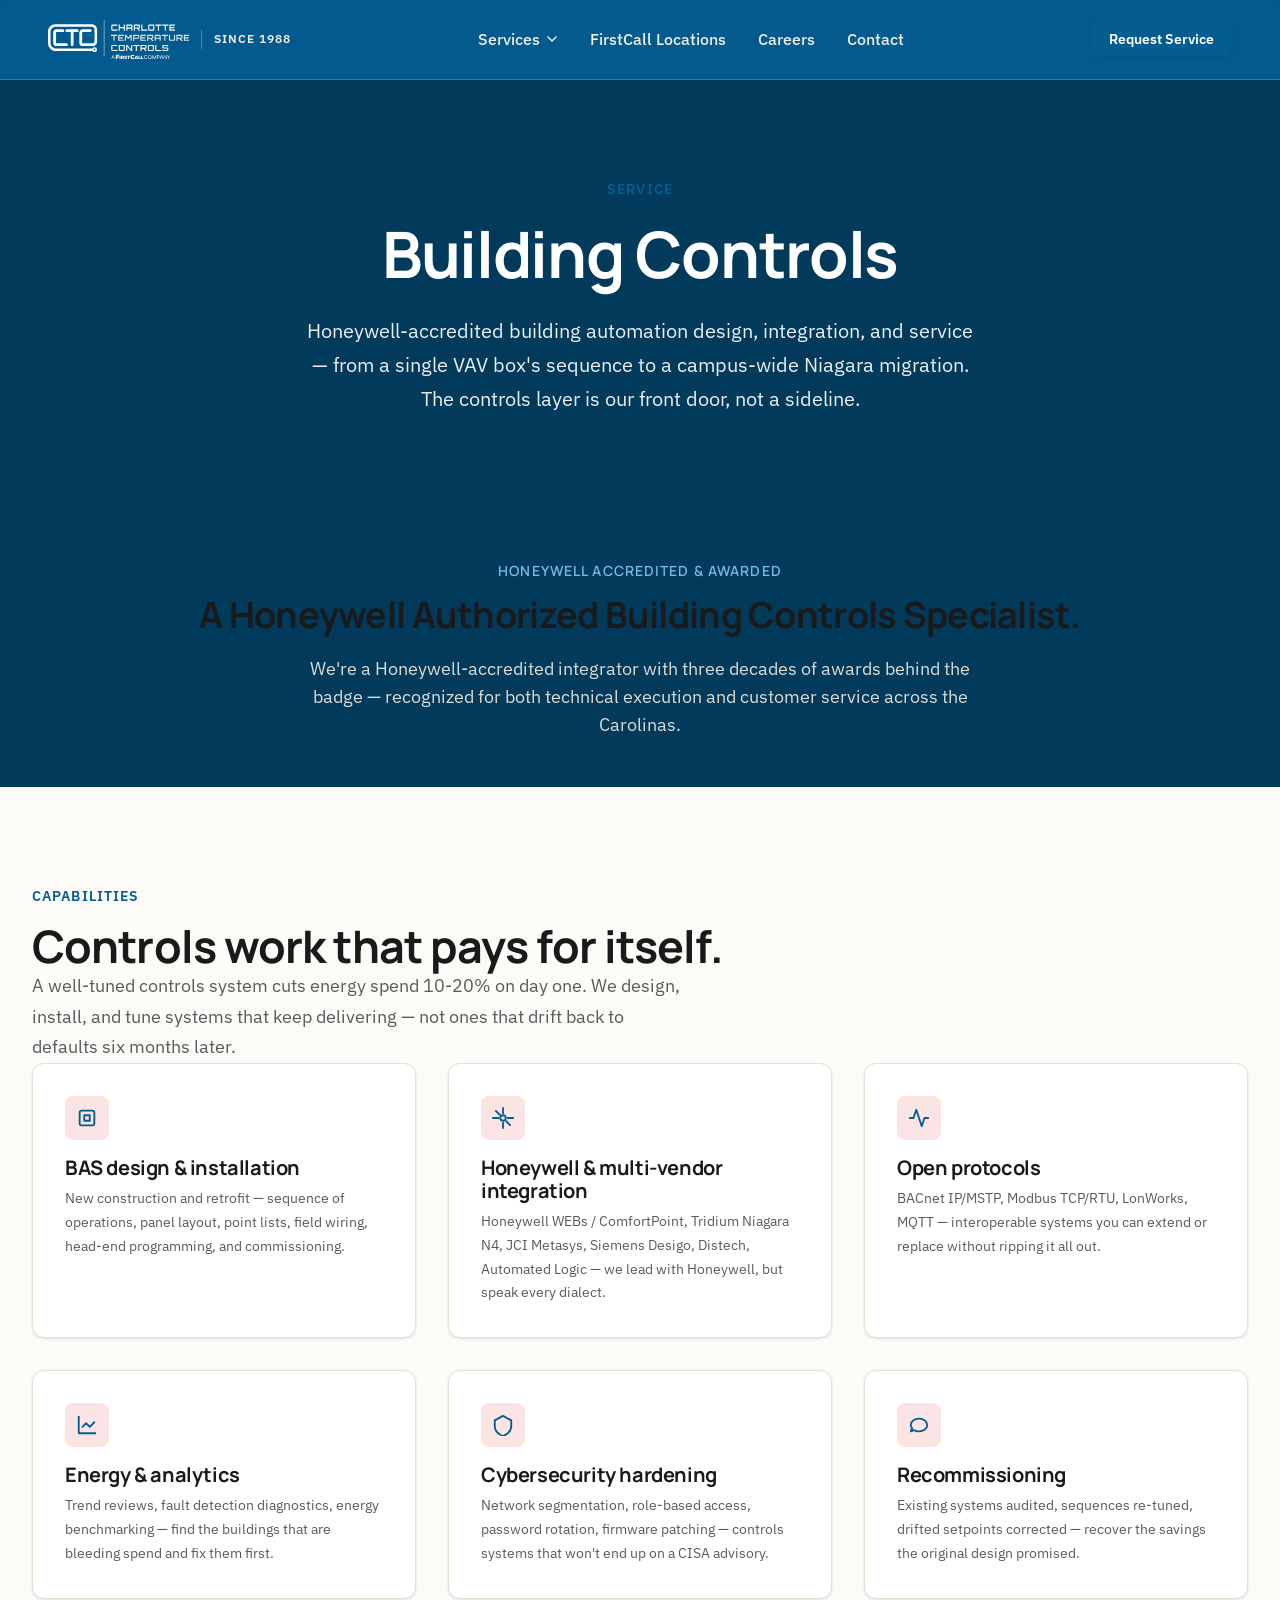
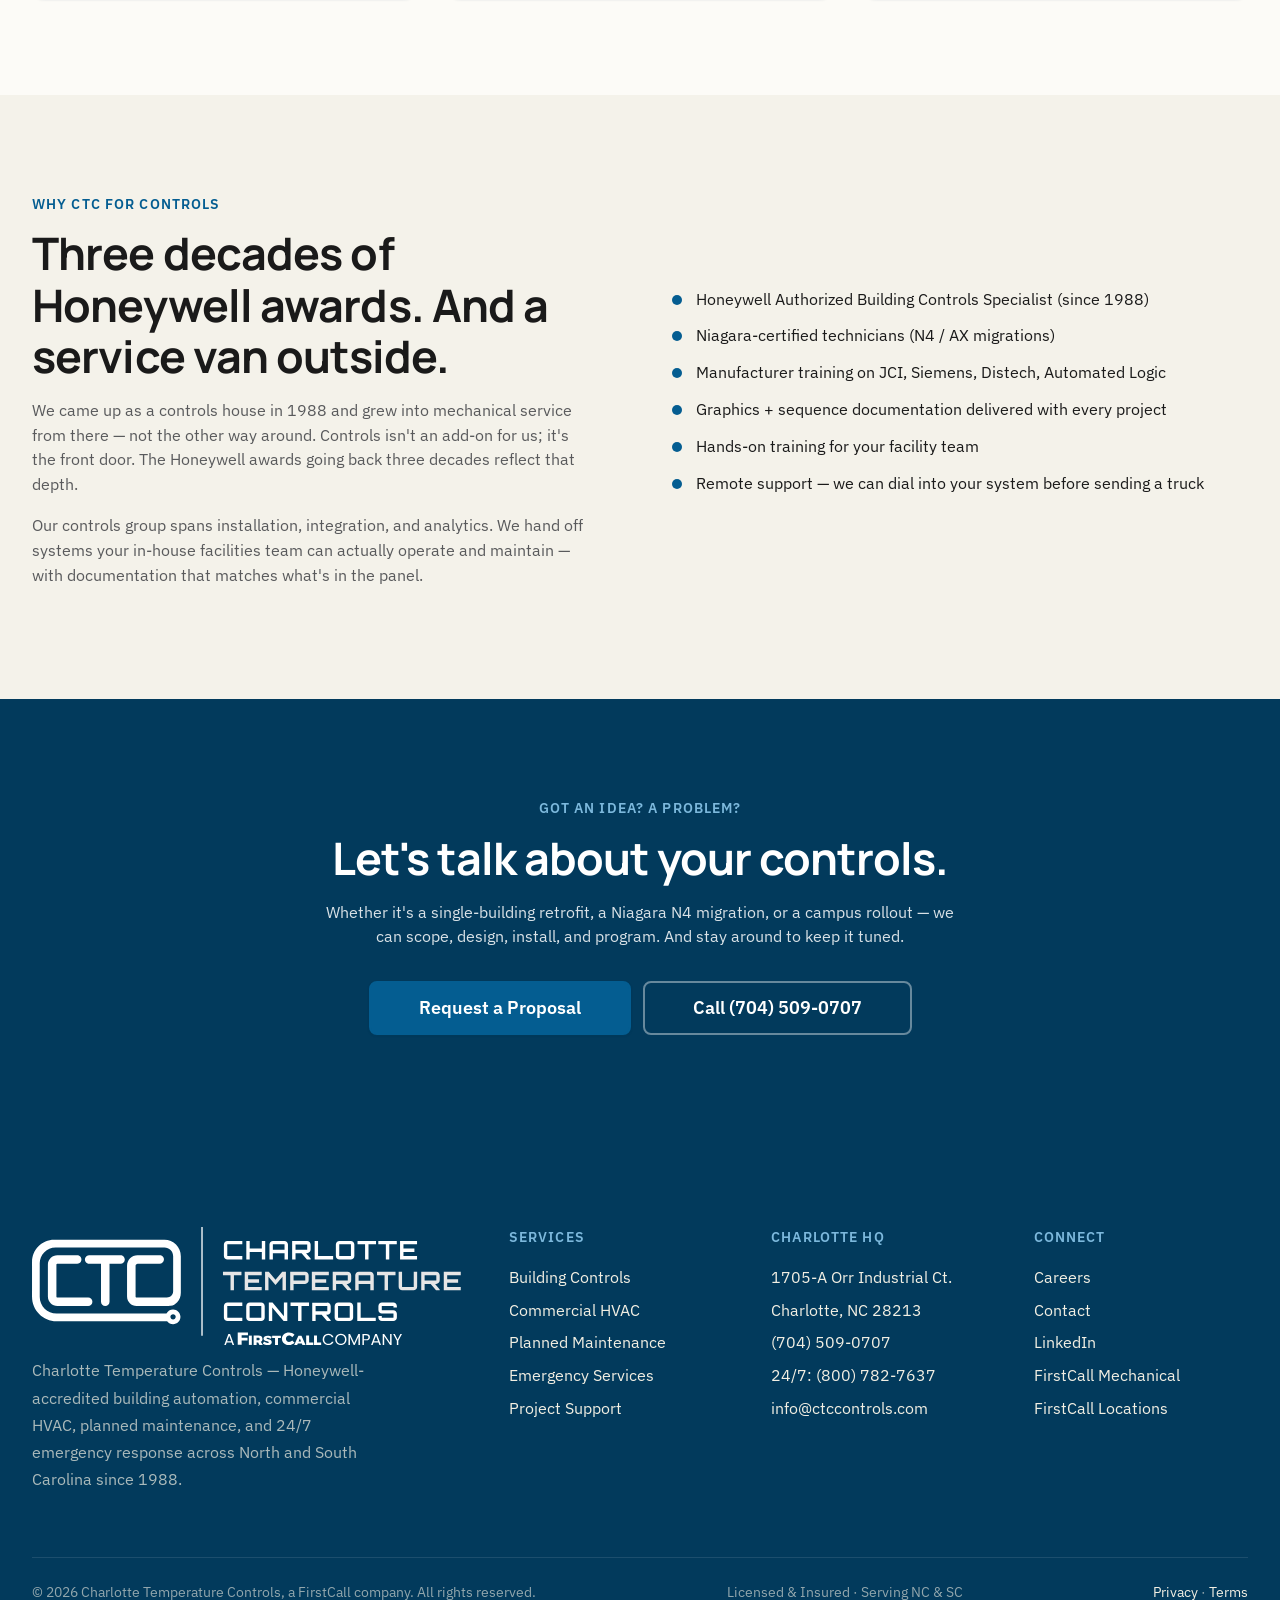
==== services/building-controls.html @ 439734e5 "Add Building Controls page, fix header theme, de-dupe industries, update hero" ====
<!DOCTYPE html>
<!--
  ============================================================
  CTC Service Page Template
  ============================================================

  Used to hydrate each per-service page under services/<slug>.html
  from services/<slug>/config.json. Mirrors the Starnes service-
  page pattern: page-hero, feature-grid, info-grid (why), cta-band
  — single location (Charlotte HQ), no multi-location picker.

  Build directives:
    INLINE_CSS         tokens + base + components + service
    INLINE_LOGO_WHITE  shared/img/logos/ctc-hero-white.svg
    INLINE_BRANCH_JS   shared/js/site.js
  ============================================================
-->
<html lang="en">
<head>
  <meta charset="UTF-8" />
  <meta name="viewport" content="width=device-width, initial-scale=1.0" />
  <title>Building Controls — Charlotte Temperature Controls</title>
  <meta name="description" content="Honeywell-accredited building automation and controls integration from Charlotte Temperature Controls — Niagara, WEBs, Tridium, BACnet across North and South Carolina." />
  <link rel="canonical" href="https://ctccontrols.com/services/building-controls" />

  <meta property="og:type" content="website" />
  <meta property="og:title" content="Building Controls — Charlotte Temperature Controls" />
  <meta property="og:description" content="Honeywell-accredited building automation and controls integration from Charlotte Temperature Controls — Niagara, WEBs, Tridium, BACnet across North and South Carolina." />
  <meta property="og:url" content="https://ctccontrols.com/services/building-controls" />

  <link rel="icon" type="image/svg+xml" href="../shared/img/logos/ctc-favicon.svg" />

  <link rel="preconnect" href="https://fonts.googleapis.com" />
  <link rel="preconnect" href="https://fonts.gstatic.com" crossorigin />
  <link href="https://fonts.googleapis.com/css2?family=Manrope:wght@400;500;600;700;800&family=IBM+Plex+Sans:wght@300;400;500;600;700&display=swap" rel="stylesheet" />

  <style>
    /* ===== tokens.css ===== */
/* ============================================================
   CTC (Charlotte Temperature Controls) Design Tokens

   Brand palette is built around CTC's own logo colors — a single
   strong corporate blue plus mid-gray and near-black — rather than
   the FirstCall Mechanical green family used by STR / C2H or the
   royal-blue + red used by Starnes. CTC's identity is monochromatic
   (one blue, no contrasting accent), so the design leans into a
   confident single-color system rather than introducing a foreign
   accent hue.

   Logo source colors (CTC NEW LOGO.svg):
     #045D91  brand blue (CTC mark + "Charlotte" / "Controls" wordmark)
     #595A5C  mid gray ("Temperature" wordmark)
     #010101  near-black (descriptor line)

   Complementary choices:
     - A deeper navy (#023A5C) for dark surfaces (header / footer / CTA
       bands). Same hue family as the brand blue, just darker — keeps
       the monochromatic feel.
     - A pale sky tint (#7CB8DC) for eyebrow / soft hover on dark
       surfaces. Lighter sibling of the brand blue.
     - Because CTC has no contrasting accent in the logo, primary CTAs
       and "accent" features use the brand blue itself rather than a
       foreign hue. Focus rings + danger states use a soft amber to
       provide enough contrast against the all-blue UI.
     - Cream page bg (#FCFBF7) kept from the shared template — works
       with any brand palette and gives high contrast for dark text.
   ============================================================ */

:root {
  /* --------------------------------------------------------
     COLOR — Brand: CTC blue (single-color system)
     -------------------------------------------------------- */
  --color-primary:        #045D91;  /* CTC brand blue — logo primary */
  --color-primary-dark:   #023A5C;  /* Deep navy — deeper layer (mobile drawer, etc) */
  --color-primary-mid:    #1276B0;  /* Lifted blue — cards on dark */
  --color-primary-soft:   #7CB8DC;  /* Pale sky — borders, soft fills */

  /* Secondary — logo gray. Pairs with the brand blue without competing
     with it. Reserved for subtle accents (eyebrows on light surfaces,
     muted text, secondary CTAs). Also exposed as --color-text-muted
     for body copy below. */
  --color-secondary:      #595A5C;  /* Logo gray — "TEMPERATURE" wordmark */
  --color-secondary-dark: #3D3E40;  /* Darker gray for hover states */
  --color-secondary-soft: #BCBDBE;  /* Pale gray for borders / dividers */

  /* Accent — CTC has no contrasting accent in the logo, so we lean
     into the brand blue itself. CTAs use --color-primary directly.
     --color-accent maps to the same blue so any template code that
     references the accent token keeps brand consistency. */
  --color-accent:         #045D91;  /* Brand blue — primary CTAs */
  --color-accent-dark:    #023A5C;  /* Hover state — navy */
  --color-accent-light:   #7CB8DC;  /* Sky blue — eyebrows + hover on dark
                                       (same hue family as primary — keeps
                                       the monochromatic identity intact) */

  /* --------------------------------------------------------
     COLOR — Surfaces (cream content, navy brackets)
     -------------------------------------------------------- */
  --color-bg:             #FCFBF7;  /* warm cream page bg */
  --color-bg-soft:        #F4F2EA;  /* alt section bands */
  --color-bg-section:     #EDE9DC;  /* tinted bands */
  --color-bg-dark:        #023A5C;  /* deepest — footer + CTA bands */
  --color-bg-card:        #FFFFFF;  /* lifted cards */

  --color-text:           #1A1A1A;  /* matches CTC logo near-black */
  --color-text-muted:     #595A5C;  /* secondary copy — matches logo gray */
  --color-text-light:     #8A93A1;  /* tertiary, meta */
  --color-text-on-dark:   #F2EFE3;  /* warm cream on dark surfaces */
  --color-text-on-primary:#FFFFFF;

  --color-border:         #E5E1D2;
  --color-border-strong:  #C9C7B7;
  --color-border-dark:    #023A5C;

  /* --------------------------------------------------------
     INDUSTRIES-GRID TIER TOKENS
     Recolored to the CTC blue family — single-hue gradient
     across the three tiers.
     -------------------------------------------------------- */
  --fc-tier-1:        #045D91;   /* Specialty Focus — CTC brand blue */
  --fc-tier-2:        #4A92BD;   /* Deep Expertise — mid blue */
  --fc-tier-3:        #BFD9EA;   /* Trusted Partner — pale blue */
  --fc-text-light:    #FFFFFF;
  --fc-text-dark:     #045D91;

  /* --------------------------------------------------------
     COLOR — Semantic
     -------------------------------------------------------- */
  --color-success:        #16A34A;
  --color-warning:        #B8861A;
  --color-danger:         #B45309;  /* amber — gives contrast against the
                                       all-blue UI; pure red would clash */
  --color-info:           #7CB8DC;

  /* --------------------------------------------------------
     TYPOGRAPHY — unchanged from STR/C2H/Starnes
     -------------------------------------------------------- */
  --font-display: "Manrope", system-ui, -apple-system, "Segoe UI", sans-serif;
  --font-body:    "IBM Plex Sans", system-ui, -apple-system, "Segoe UI", sans-serif;
  --font-mono:    "IBM Plex Mono", ui-monospace, "SF Mono", Menlo, monospace;

  --text-xs:    0.75rem;
  --text-sm:    0.875rem;
  --text-base:  1rem;
  --text-lg:    1.125rem;
  --text-xl:    1.25rem;
  --text-2xl:   1.5rem;
  --text-3xl:   1.875rem;
  --text-4xl:   2.25rem;
  --text-5xl:   3rem;
  --text-6xl:   3.75rem;
  --text-7xl:   4.5rem;

  --weight-regular:  400;
  --weight-medium:   500;
  --weight-semibold: 600;
  --weight-bold:     700;
  --weight-extrabold:800;

  --leading-tight:   1.15;
  --leading-snug:    1.3;
  --leading-normal:  1.55;
  --leading-relaxed: 1.7;

  --tracking-tight:  -0.02em;
  --tracking-normal: 0;
  --tracking-wide:   0.02em;
  --tracking-caps:   0.08em;

  /* SPACING — unchanged */
  --space-1:   0.25rem;
  --space-2:   0.5rem;
  --space-3:   0.75rem;
  --space-4:   1rem;
  --space-5:   1.5rem;
  --space-6:   2rem;
  --space-7:   3rem;
  --space-8:   4rem;
  --space-9:   6rem;
  --space-10:  8rem;
  --space-11: 10rem;

  /* LAYOUT — unchanged */
  --container-sm:  640px;
  --container-md:  768px;
  --container-lg: 1024px;
  --container-xl: 1280px;
  --container-2xl: 1600px;
  --container-content: 1440px;

  --header-height: 80px;
  --header-height-mobile: 64px;
  --pad-x: clamp(1.25rem, 4vw, 3rem);

  /* RADII */
  --radius-none: 0;
  --radius-sm:   4px;
  --radius-md:   8px;
  --radius-lg:   12px;
  --radius-xl:   16px;
  --radius-2xl:  24px;
  --radius-pill: 999px;

  /* SHADOWS — tinted to CTC navy family */
  --shadow-xs: 0 1px 2px rgba(2, 58, 92, 0.05);
  --shadow-sm: 0 1px 3px rgba(2, 58, 92, 0.08), 0 1px 2px rgba(2, 58, 92, 0.05);
  --shadow-md: 0 4px 12px rgba(2, 58, 92, 0.10), 0 2px 4px rgba(2, 58, 92, 0.05);
  --shadow-lg: 0 12px 32px rgba(2, 58, 92, 0.12), 0 4px 8px rgba(2, 58, 92, 0.05);
  --shadow-xl: 0 24px 48px rgba(2, 58, 92, 0.16), 0 8px 16px rgba(2, 58, 92, 0.07);

  /* MOTION */
  --ease-out:     cubic-bezier(0.16, 1, 0.3, 1);
  --ease-in-out:  cubic-bezier(0.4, 0, 0.2, 1);
  --duration-fast:   150ms;
  --duration-base:   200ms;
  --duration-slow:   320ms;

  /* Z-INDEX */
  --z-base:     1;
  --z-dropdown: 100;
  --z-sticky:   200;
  --z-header:   300;
  --z-overlay:  400;
  --z-modal:    500;
  --z-toast:    600;
}

/* Focus ring uses brand blue at 35% alpha — keeps the monochromatic
   identity (Starnes used red here because its logo carried red). */
:root {
  --focus-ring: 0 0 0 3px rgba(4, 93, 145, 0.35);
}


/* ===== base.css ===== */
/* ============================================================
   FirstCall Base — resets, typography defaults, utilities
   Depends on tokens.css being loaded first.
   ============================================================ */

/* ---------- Modern reset ---------- */
*, *::before, *::after { box-sizing: border-box; }

* { margin: 0; }

html {
  -webkit-text-size-adjust: 100%;
  text-size-adjust: 100%;
  scroll-behavior: smooth;
}

body {
  min-height: 100vh;
  font-family: var(--font-body);
  font-size: var(--text-base);
  line-height: var(--leading-normal);
  color: var(--color-text);
  background: var(--color-bg);
  -webkit-font-smoothing: antialiased;
  -moz-osx-font-smoothing: grayscale;
  text-rendering: optimizeLegibility;
}

img, svg, video, canvas, picture {
  display: block;
  max-width: 100%;
  height: auto;
}

button, input, select, textarea {
  font: inherit;
  color: inherit;
}

button {
  background: none;
  border: none;
  cursor: pointer;
}

a {
  color: var(--color-primary-mid);
  text-decoration: none;
  transition: color var(--duration-base) var(--ease-out);
}

a:hover {
  color: var(--color-primary);
}

a:focus-visible,
button:focus-visible,
input:focus-visible,
select:focus-visible,
textarea:focus-visible,
[tabindex]:focus-visible {
  outline: none;
  box-shadow: var(--focus-ring);
  border-radius: var(--radius-sm);
}

ul, ol { padding-left: 1.25em; }
ul[role="list"], ol[role="list"] { list-style: none; padding: 0; }

/* ---------- Typography ---------- */

h1, h2, h3, h4, h5, h6 {
  font-family: var(--font-display);
  font-weight: var(--weight-bold);
  line-height: var(--leading-tight);
  letter-spacing: var(--tracking-tight);
  color: var(--color-text);
}

h1, .h1 {
  font-size: clamp(2.25rem, 4.5vw, var(--text-6xl));
  font-weight: var(--weight-bold);
}

h2, .h2 {
  font-size: clamp(1.875rem, 3.5vw, var(--text-5xl));
}

h3, .h3 {
  font-size: clamp(1.5rem, 2.5vw, var(--text-4xl));
}

h4, .h4 {
  font-size: var(--text-2xl);
  letter-spacing: var(--tracking-normal);
}

h5, .h5 {
  font-size: var(--text-xl);
  font-weight: var(--weight-semibold);
  letter-spacing: var(--tracking-normal);
}

h6, .h6 {
  font-size: var(--text-base);
  font-weight: var(--weight-semibold);
  text-transform: uppercase;
  letter-spacing: var(--tracking-caps);
  color: var(--color-text-muted);
}

p {
  line-height: var(--leading-normal);
  color: var(--color-text);
}

.lead {
  font-size: var(--text-lg);
  line-height: var(--leading-relaxed);
  color: var(--color-text-muted);
  max-width: 60ch;
}

.eyebrow {
  display: inline-block;
  font-family: var(--font-body);
  font-size: var(--text-sm);
  font-weight: var(--weight-semibold);
  text-transform: uppercase;
  letter-spacing: var(--tracking-caps);
  color: var(--color-accent);
  margin-bottom: var(--space-3);
}

small, .text-small { font-size: var(--text-sm); }
.text-xs { font-size: var(--text-xs); }
.text-muted { color: var(--color-text-muted); }
.text-light { color: var(--color-text-light); }

/* ---------- Layout utilities ---------- */

.container {
  width: 100%;
  max-width: var(--container-content);
  margin-inline: auto;
  padding-inline: var(--space-5);
}

.container-narrow {
  max-width: 800px;
  margin-inline: auto;
  padding-inline: var(--space-5);
}

.container-wide {
  width: 100%;
  max-width: var(--container-2xl);
  margin-inline: auto;
  padding-inline: var(--space-5);
}

@media (min-width: 768px) {
  .container, .container-narrow, .container-wide {
    padding-inline: var(--space-6);
  }
}

/* Section spacing */
.section {
  padding-block: var(--space-9);
}

.section-tight {
  padding-block: var(--space-7);
}

.section-loose {
  padding-block: var(--space-10);
}

@media (max-width: 767px) {
  .section { padding-block: var(--space-7); }
  .section-loose { padding-block: var(--space-8); }
}

.section--soft { background: var(--color-bg-soft); }
.section--tinted { background: var(--color-bg-section); }
.section--primary { background: var(--color-primary); color: var(--color-text-on-primary); }
.section--dark { background: var(--color-bg-dark); color: var(--color-text-on-dark); }

.section--primary h1, .section--primary h2, .section--primary h3,
.section--primary h4, .section--primary h5, .section--primary h6,
.section--dark h1, .section--dark h2, .section--dark h3,
.section--dark h4, .section--dark h5, .section--dark h6 {
  color: inherit;
}

.section--primary .eyebrow,
.section--dark .eyebrow {
  color: var(--color-accent-light);
}

/* Flex / grid helpers */
.stack > * + * { margin-top: var(--space-4); }
.stack-sm > * + * { margin-top: var(--space-2); }
.stack-lg > * + * { margin-top: var(--space-6); }
.stack-xl > * + * { margin-top: var(--space-7); }

.row {
  display: flex;
  flex-wrap: wrap;
  gap: var(--space-5);
}

.row--between { justify-content: space-between; }
.row--center  { align-items: center; }

.grid {
  display: grid;
  gap: var(--space-6);
}

.grid-2 { grid-template-columns: repeat(2, 1fr); }
.grid-3 { grid-template-columns: repeat(3, 1fr); }
.grid-4 { grid-template-columns: repeat(4, 1fr); }
.grid-6 { grid-template-columns: repeat(6, 1fr); }

@media (max-width: 1023px) {
  .grid-3, .grid-4 { grid-template-columns: repeat(2, 1fr); }
  .grid-6 { grid-template-columns: repeat(3, 1fr); }
}
@media (max-width: 639px) {
  .grid-2, .grid-3, .grid-4, .grid-6 { grid-template-columns: 1fr; }
}

/* Text alignment */
.text-center { text-align: center; }
.text-left   { text-align: left; }
.text-right  { text-align: right; }

/* Display */
.hidden { display: none !important; }

@media (max-width: 767px) {
  .hide-mobile { display: none !important; }
}
@media (min-width: 768px) {
  .show-mobile { display: none !important; }
}

/* Skip-to-content for accessibility */
.skip-link {
  position: absolute;
  top: -100px;
  left: var(--space-4);
  padding: var(--space-3) var(--space-5);
  background: var(--color-primary);
  color: var(--color-text-on-primary);
  border-radius: var(--radius-md);
  font-weight: var(--weight-semibold);
  z-index: var(--z-toast);
  transition: top var(--duration-base) var(--ease-out);
}

.skip-link:focus {
  top: var(--space-4);
}

/* Selection */
::selection {
  background: var(--color-accent);
  color: #fff;
}

/* Reduced motion */
@media (prefers-reduced-motion: reduce) {
  *, *::before, *::after {
    animation-duration: 0.01ms !important;
    animation-iteration-count: 1 !important;
    transition-duration: 0.01ms !important;
    scroll-behavior: auto !important;
  }
}


/* ===== components.css ===== */
/* ============================================================
   FirstCall Components — buttons, cards, forms, nav, footer,
   badges, callouts, photo strip, capabilities grid.
   Depends on tokens.css and base.css.
   ============================================================ */

/* ============================================================
   BUTTONS
   ============================================================ */

.btn {
  display: inline-flex;
  align-items: center;
  justify-content: center;
  gap: var(--space-2);
  padding: var(--space-3) var(--space-6);
  font-family: var(--font-body);
  font-size: var(--text-base);
  font-weight: var(--weight-semibold);
  letter-spacing: var(--tracking-normal);
  line-height: 1;
  border: 2px solid transparent;
  border-radius: var(--radius-md);
  cursor: pointer;
  text-decoration: none;
  transition:
    background-color var(--duration-base) var(--ease-out),
    border-color var(--duration-base) var(--ease-out),
    color var(--duration-base) var(--ease-out),
    transform var(--duration-fast) var(--ease-out),
    box-shadow var(--duration-base) var(--ease-out);
  white-space: nowrap;
}

.btn:active { transform: translateY(1px); }

.btn--primary {
  background: var(--color-accent);
  color: #fff;
  border-color: var(--color-accent);
  box-shadow: var(--shadow-sm);
}
.btn--primary:hover {
  background: var(--color-accent-dark);
  border-color: var(--color-accent-dark);
  color: #fff;
  box-shadow: var(--shadow-md);
}

.btn--secondary {
  background: var(--color-primary);
  color: #fff;
  border-color: var(--color-primary);
}
.btn--secondary:hover {
  background: var(--color-primary-dark);
  border-color: var(--color-primary-dark);
  color: #fff;
}

.btn--outline {
  background: transparent;
  color: var(--color-primary);
  border-color: var(--color-primary);
}
.btn--outline:hover {
  background: var(--color-primary);
  color: #fff;
}

.btn--ghost {
  background: transparent;
  color: var(--color-primary);
  border-color: transparent;
}
.btn--ghost:hover {
  background: var(--color-bg-section);
  color: var(--color-primary-dark);
}

.btn--on-dark {
  background: #fff;
  color: var(--color-primary);
  border-color: #fff;
}
.btn--on-dark:hover {
  background: var(--color-bg-section);
  color: var(--color-primary-dark);
}

.btn--outline-on-dark {
  background: transparent;
  color: #fff;
  border-color: rgba(255,255,255,0.4);
}
.btn--outline-on-dark:hover {
  background: rgba(255,255,255,0.1);
  border-color: #fff;
  color: #fff;
}

/* Size variants */
.btn--sm { padding: var(--space-2) var(--space-4); font-size: var(--text-sm); }
.btn--lg { padding: var(--space-4) var(--space-7); font-size: var(--text-lg); }
.btn--full { width: 100%; }

/* Inline-link arrow button (used a lot on ServiceLogic-style sites) */
.link-arrow {
  display: inline-flex;
  align-items: center;
  gap: var(--space-2);
  font-weight: var(--weight-semibold);
  color: var(--color-primary);
  text-decoration: none;
  transition: gap var(--duration-base) var(--ease-out), color var(--duration-base) var(--ease-out);
}

.link-arrow::after {
  content: "→";
  transition: transform var(--duration-base) var(--ease-out);
  font-weight: var(--weight-regular);
}

.link-arrow:hover {
  color: var(--color-accent);
  gap: var(--space-3);
}

.link-arrow:hover::after { transform: translateX(2px); }

.link-arrow--on-dark { color: var(--color-accent-light); }
.link-arrow--on-dark:hover { color: #fff; }

/* ============================================================
   CARDS
   ============================================================ */

.card {
  background: var(--color-bg);
  border: 1px solid var(--color-border);
  border-radius: var(--radius-lg);
  padding: var(--space-6);
  transition:
    border-color var(--duration-base) var(--ease-out),
    box-shadow var(--duration-base) var(--ease-out),
    transform var(--duration-base) var(--ease-out);
}

.card--hover:hover {
  border-color: var(--color-border-strong);
  box-shadow: var(--shadow-lg);
  transform: translateY(-2px);
}

.card--feature {
  display: flex;
  flex-direction: column;
  gap: var(--space-4);
}

.card--feature .card__icon {
  width: 56px;
  height: 56px;
  display: inline-flex;
  align-items: center;
  justify-content: center;
  background: var(--color-bg-section);
  color: var(--color-primary);
  border-radius: var(--radius-md);
}

.card--feature .card__icon svg { width: 28px; height: 28px; }

.card__title {
  font-family: var(--font-display);
  font-size: var(--text-xl);
  font-weight: var(--weight-bold);
  letter-spacing: var(--tracking-tight);
  color: var(--color-text);
}

.card__body {
  color: var(--color-text-muted);
  line-height: var(--leading-relaxed);
}

/* Branch quick-card (used on parent homepage) */
.branch-card {
  background: var(--color-bg);
  border: 1px solid var(--color-border);
  border-radius: var(--radius-lg);
  padding: var(--space-6);
  display: flex;
  flex-direction: column;
  gap: var(--space-3);
  transition:
    border-color var(--duration-base) var(--ease-out),
    box-shadow var(--duration-base) var(--ease-out),
    transform var(--duration-base) var(--ease-out);
}

.branch-card:hover {
  border-color: var(--color-primary-mid);
  box-shadow: var(--shadow-lg);
  transform: translateY(-2px);
}

.branch-card__location {
  font-family: var(--font-body);
  font-size: var(--text-sm);
  font-weight: var(--weight-semibold);
  text-transform: uppercase;
  letter-spacing: var(--tracking-caps);
  color: var(--color-accent);
}

.branch-card__name {
  font-family: var(--font-display);
  font-size: var(--text-2xl);
  font-weight: var(--weight-bold);
  letter-spacing: var(--tracking-tight);
}

.branch-card__phone {
  font-size: var(--text-lg);
  font-weight: var(--weight-medium);
  color: var(--color-text);
}

.branch-card__phone a { color: inherit; }
.branch-card__phone a:hover { color: var(--color-primary); }

/* ============================================================
   FORMS
   ============================================================ */

.form-field {
  display: flex;
  flex-direction: column;
  gap: var(--space-2);
  margin-bottom: var(--space-4);
}

.form-label {
  font-family: var(--font-body);
  font-size: var(--text-sm);
  font-weight: var(--weight-semibold);
  color: var(--color-text);
}

.form-label .required {
  color: var(--color-accent);
  margin-left: 2px;
}

.form-input,
.form-textarea,
.form-select {
  width: 100%;
  padding: var(--space-3) var(--space-4);
  font-family: var(--font-body);
  font-size: var(--text-base);
  color: var(--color-text);
  background: var(--color-bg);
  border: 1.5px solid var(--color-border);
  border-radius: var(--radius-md);
  transition: border-color var(--duration-base) var(--ease-out), background var(--duration-base) var(--ease-out);
}

.form-input:hover,
.form-textarea:hover,
.form-select:hover {
  border-color: var(--color-border-strong);
}

.form-input:focus,
.form-textarea:focus,
.form-select:focus {
  outline: none;
  border-color: var(--color-primary-mid);
  box-shadow: 0 0 0 3px rgba(220, 38, 38, 0.15);
}

.form-textarea {
  min-height: 140px;
  resize: vertical;
  line-height: var(--leading-normal);
}

.form-select {
  appearance: none;
  background-image: url("data:image/svg+xml;utf8,<svg xmlns='http://www.w3.org/2000/svg' viewBox='0 0 20 20' fill='%231A2421'><path d='M5 8l5 5 5-5z'/></svg>");
  background-repeat: no-repeat;
  background-position: right var(--space-4) center;
  background-size: 16px;
  padding-right: var(--space-7);
}

.form-help {
  font-size: var(--text-xs);
  color: var(--color-text-light);
}

.form-error {
  font-size: var(--text-xs);
  color: var(--color-danger);
  font-weight: var(--weight-medium);
}

.form-input--error,
.form-textarea--error,
.form-select--error {
  border-color: var(--color-danger);
}

/* Checkbox / radio */
.form-checkbox,
.form-radio {
  display: flex;
  gap: var(--space-3);
  align-items: flex-start;
  cursor: pointer;
  font-size: var(--text-sm);
}

.form-checkbox input,
.form-radio input {
  margin-top: 2px;
  accent-color: var(--color-primary);
  width: 18px;
  height: 18px;
}

/* ============================================================
   HEADER / NAV  (Columbus-style: dark green bar over cream page)
   ============================================================ */

.site-header {
  position: sticky;
  top: 0;
  z-index: var(--z-header);
  /* CTC brand blue (#045D91) — was rgba(0,0,107,...) which carried over from
     Starnes (#00006B) and felt off-brand. Using the literal logo blue makes
     the header read as CTC at a glance. */
  background: rgba(4, 93, 145, 0.92);
  backdrop-filter: saturate(180%) blur(10px);
  -webkit-backdrop-filter: saturate(180%) blur(10px);
  /* Border tinted to CTC sky (--color-primary-soft #7CB8DC) — was Starnes pale blue */
  border-bottom: 1px solid rgba(124, 184, 220, 0.35);
  height: var(--header-height);
  display: flex;
  align-items: center;
  transition: box-shadow var(--duration-base) var(--ease-out), background var(--duration-base) var(--ease-out);
}

.site-header.is-scrolled {
  box-shadow: 0 1px 0 rgba(0,0,0,0.4), var(--shadow-sm);
  background: rgba(4, 93, 145, 0.97);
}

.site-header__inner {
  width: 100%;
  max-width: var(--container-2xl);
  margin-inline: auto;
  padding-inline: var(--pad-x);
  display: flex;
  align-items: center;
  justify-content: space-between;
  gap: var(--space-6);
}

.site-header__logo {
  display: inline-flex;
  align-items: center;
  gap: var(--space-3);
  text-decoration: none;
}

.site-header__logo svg {
  height: 39px;
  width: auto;
  display: block;
}

.site-header__tagline {
  font-family: var(--font-body);
  font-size: var(--text-xs);
  font-weight: var(--weight-semibold);
  text-transform: uppercase;
  letter-spacing: var(--tracking-caps);
  color: var(--color-text-on-dark);
  padding-left: var(--space-3);
  border-left: 1px solid rgba(242, 239, 227, 0.3);
}

@media (max-width: 767px) { .site-header__tagline { display: none; } }

.site-nav {
  display: flex;
  align-items: center;
  gap: var(--space-6);
}

.site-nav__link {
  font-family: var(--font-body);
  font-size: var(--text-base);
  font-weight: var(--weight-medium);
  color: var(--color-text-on-dark);
  text-decoration: none;
  padding: var(--space-2) 0;
  position: relative;
  transition: color var(--duration-base) var(--ease-out);
}

.site-nav__link::after {
  content: "";
  position: absolute;
  left: 0;
  bottom: -4px;
  width: 0;
  height: 2px;
  background: var(--color-accent-light);
  transition: width var(--duration-base) var(--ease-out);
}

.site-nav__link:hover { color: var(--color-accent-light); }

.site-nav__link:hover::after,
.site-nav__link[aria-current="page"]::after {
  width: 100%;
}

.site-nav__link[aria-current="page"] {
  color: var(--color-accent-light);
  font-weight: var(--weight-semibold);
}

/* Nav dropdowns (Services + STR Locations) */
.site-nav__dropdown-wrap { position: relative; }
.site-nav__dropdown-toggle {
  background: none;
  border: none;
  cursor: pointer;
  display: inline-flex;
  align-items: center;
  gap: 6px;
}
.site-nav__caret {
  width: 12px;
  height: 12px;
  transition: transform var(--duration-base) var(--ease-out);
}
.site-nav__dropdown-toggle[aria-expanded="true"] .site-nav__caret { transform: rotate(180deg); }
.site-nav__dropdown {
  position: absolute;
  top: calc(100% + 6px);
  left: -8px;
  min-width: 240px;
  /* CTC brand blue — matches the header it descends from. */
  background: rgba(4, 93, 145, 0.97);
  backdrop-filter: saturate(180%) blur(10px);
  -webkit-backdrop-filter: saturate(180%) blur(10px);
  border: 1px solid rgba(124, 184, 220, 0.35);
  border-radius: var(--radius-md);
  padding: var(--space-2);
  box-shadow: var(--shadow-lg);
  opacity: 0;
  pointer-events: none;
  transform: translateY(-4px);
  transition: opacity var(--duration-base) var(--ease-out), transform var(--duration-base) var(--ease-out);
  z-index: 1;
}
.site-nav__dropdown.is-open {
  opacity: 1;
  pointer-events: auto;
  transform: translateY(0);
}
.site-nav__dropdown-link {
  display: block;
  padding: var(--space-3) var(--space-3);
  color: var(--color-text-on-dark);
  border-radius: var(--radius-sm);
  font-size: var(--text-base);
  font-weight: var(--weight-medium);
  text-decoration: none;
  transition: background var(--duration-base) var(--ease-out), color var(--duration-base) var(--ease-out);
}
.site-nav__dropdown-link:hover,
.site-nav__dropdown-link:focus-visible {
  background: rgba(91, 163, 214, 0.15);
  color: var(--color-accent-light);
}
.site-nav__dropdown-link[aria-current="page"] {
  color: var(--color-accent-light);
  background: rgba(91, 163, 214, 0.1);
}

.site-header__cta {
  display: flex;
  align-items: center;
  gap: var(--space-3);
}

/* Mobile menu toggle */
.menu-toggle {
  display: none;
  width: 44px;
  height: 44px;
  align-items: center;
  justify-content: center;
  border-radius: var(--radius-md);
}

.menu-toggle:hover { background: rgba(242, 239, 227, 0.1); }

.menu-toggle__bars,
.menu-toggle__bars::before,
.menu-toggle__bars::after {
  display: block;
  width: 22px;
  height: 2px;
  background: var(--color-text-on-dark);
  position: relative;
  transition: transform var(--duration-base) var(--ease-out), top var(--duration-base) var(--ease-out);
}

.menu-toggle__bars::before,
.menu-toggle__bars::after {
  content: "";
  position: absolute;
  left: 0;
}

.menu-toggle__bars::before { top: -7px; }
.menu-toggle__bars::after  { top: 7px; }

@media (max-width: 1023px) {
  .menu-toggle { display: inline-flex; }
  .site-nav {
    position: fixed;
    top: var(--header-height);
    left: 0;
    right: 0;
    background: var(--color-primary-dark);
    flex-direction: column;
    align-items: stretch;
    padding: var(--space-5);
    border-bottom: 1px solid var(--color-border);
    box-shadow: var(--shadow-lg);
    transform: translateY(-120%);
    transition: transform var(--duration-slow) var(--ease-out);
    gap: 0;
  }
  .site-nav.is-open { transform: translateY(0); }
  .site-nav__link {
    padding-block: var(--space-4);
    border-bottom: 1px solid rgba(124, 184, 220, 0.4);
    font-size: var(--text-lg);
  }
  .site-nav__link:last-child { border-bottom: none; }
  .site-nav__link::after { display: none; }
  .site-header__cta .btn { display: none; }
  .hide-mobile { display: none !important; }

  /* Mobile dropdowns: full-width toggle + collapsible inline menu */
  .site-nav__dropdown-wrap { width: 100%; }
  .site-nav__dropdown-toggle {
    width: 100%;
    justify-content: space-between;
    padding-block: var(--space-4);
    border-bottom: 1px solid rgba(124, 184, 220, 0.4);
    font-size: var(--text-lg);
    color: var(--color-text-on-dark);
  }
  .site-nav__dropdown {
    position: static;
    opacity: 1;
    pointer-events: auto;
    transform: none;
    background: transparent;
    backdrop-filter: none;
    -webkit-backdrop-filter: none;
    border: none;
    border-radius: 0;
    box-shadow: none;
    padding: 0;
    min-width: 0;
    max-height: 0;
    overflow: hidden;
    transition: max-height var(--duration-slow) var(--ease-out);
  }
  .site-nav__dropdown.is-open { max-height: 400px; }
  .site-nav__dropdown-link {
    padding-block: var(--space-3);
    padding-left: var(--space-5);
    border-bottom: 1px solid rgba(124, 184, 220, 0.25);
    font-size: var(--text-base);
  }
}

/* ============================================================
   FOOTER
   ============================================================ */

.site-footer {
  background: var(--color-bg-dark);
  color: var(--color-text-on-dark);
  padding-block: var(--space-9) var(--space-6);
}

.site-footer a { color: var(--color-text-on-dark); text-decoration: none; }
.site-footer a:hover { color: var(--color-accent-light); }

.site-footer__grid {
  display: grid;
  grid-template-columns: 2fr 1fr 1fr 1fr;
  gap: var(--space-7);
  margin-bottom: var(--space-8);
}

@media (max-width: 1023px) {
  .site-footer__grid { grid-template-columns: 1fr 1fr; }
}
@media (max-width: 639px) {
  .site-footer__grid { grid-template-columns: 1fr; }
}

.site-footer__heading {
  font-family: var(--font-body);
  font-size: var(--text-sm);
  font-weight: var(--weight-semibold);
  text-transform: uppercase;
  letter-spacing: var(--tracking-caps);
  color: var(--color-accent-light);
  margin-bottom: var(--space-4);
}

.site-footer__list { list-style: none; padding: 0; display: flex; flex-direction: column; gap: var(--space-2); }
.site-footer__list a { font-size: var(--text-base); }

.site-footer__brand p {
  color: rgba(242, 239, 227, 0.7);
  max-width: 36ch;
  margin-top: var(--space-3);
  line-height: var(--leading-relaxed);
}

.site-footer__bottom {
  padding-top: var(--space-5);
  border-top: 1px solid rgba(255,255,255,0.1);
  display: flex;
  justify-content: space-between;
  flex-wrap: wrap;
  gap: var(--space-4);
  font-size: var(--text-sm);
  color: rgba(242, 239, 227, 0.6);
}

/* ============================================================
   BADGES / TAGS / CALLOUTS
   ============================================================ */

.badge {
  display: inline-flex;
  align-items: center;
  gap: var(--space-2);
  padding: var(--space-1) var(--space-3);
  font-size: var(--text-xs);
  font-weight: var(--weight-semibold);
  text-transform: uppercase;
  letter-spacing: var(--tracking-caps);
  border-radius: var(--radius-pill);
  background: var(--color-bg-section);
  color: var(--color-primary);
}

.badge--accent { background: var(--color-accent); color: #fff; }
.badge--primary { background: var(--color-primary); color: #fff; }
.badge--outline { background: transparent; border: 1.5px solid var(--color-border-strong); color: var(--color-text-muted); }

.callout {
  background: var(--color-bg-section);
  border-left: 4px solid var(--color-accent);
  padding: var(--space-5) var(--space-6);
  border-radius: var(--radius-md);
}

/* ============================================================
   PHOTO STRIP (horizontal scrolling row used on branch sites)
   ============================================================ */

.photo-strip {
  display: grid;
  grid-auto-flow: column;
  grid-auto-columns: minmax(280px, 1fr);
  gap: var(--space-4);
  overflow-x: auto;
  padding-bottom: var(--space-3);
  scroll-snap-type: x mandatory;
  scrollbar-width: thin;
}

.photo-strip__item {
  scroll-snap-align: start;
  aspect-ratio: 4 / 3;
  border-radius: var(--radius-lg);
  overflow: hidden;
  background: var(--color-bg-section);
}

.photo-strip__item img {
  width: 100%;
  height: 100%;
  object-fit: cover;
}

@media (min-width: 1024px) {
  .photo-strip {
    grid-auto-columns: minmax(0, 1fr);
    grid-auto-flow: row;
    grid-template-columns: repeat(4, 1fr);
    overflow: visible;
  }
}

/* ============================================================
   CAPABILITIES GRID (homepage + branch)
   ============================================================ */

.capabilities {
  display: grid;
  grid-template-columns: repeat(3, 1fr);
  gap: var(--space-5);
}

@media (max-width: 1023px) { .capabilities { grid-template-columns: repeat(2, 1fr); } }
@media (max-width: 639px)  { .capabilities { grid-template-columns: 1fr; } }

.capability {
  background: var(--color-bg);
  border: 1px solid var(--color-border);
  border-radius: var(--radius-lg);
  padding: var(--space-6);
  display: flex;
  flex-direction: column;
  gap: var(--space-3);
  transition:
    border-color var(--duration-base) var(--ease-out),
    box-shadow var(--duration-base) var(--ease-out),
    transform var(--duration-base) var(--ease-out);
}

.capability:hover {
  border-color: var(--color-primary-mid);
  box-shadow: var(--shadow-lg);
  transform: translateY(-2px);
}

.capability__icon {
  width: 56px;
  height: 56px;
  display: inline-flex;
  align-items: center;
  justify-content: center;
  background: var(--color-primary);
  color: #fff;
  border-radius: var(--radius-md);
}

.capability__icon svg { width: 28px; height: 28px; }

.capability__title {
  font-family: var(--font-display);
  font-size: var(--text-xl);
  font-weight: var(--weight-bold);
  letter-spacing: var(--tracking-tight);
}

.capability__body {
  color: var(--color-text-muted);
  line-height: var(--leading-relaxed);
  font-size: var(--text-base);
}

/* ============================================================
   HERO (parent + branch share this structural pattern)
   ============================================================ */

.hero {
  position: relative;
  padding-block: var(--space-10) var(--space-9);
  overflow: hidden;
}

.hero--with-photo {
  display: grid;
  grid-template-columns: 1fr 1fr;
  gap: var(--space-8);
  align-items: center;
}

@media (max-width: 1023px) {
  .hero--with-photo { grid-template-columns: 1fr; gap: var(--space-6); }
}

.hero__eyebrow {
  display: inline-block;
  font-size: var(--text-sm);
  font-weight: var(--weight-semibold);
  text-transform: uppercase;
  letter-spacing: var(--tracking-caps);
  color: var(--color-accent);
  margin-bottom: var(--space-4);
}

.hero__title {
  font-family: var(--font-display);
  font-size: clamp(2.5rem, 5vw, var(--text-7xl));
  font-weight: var(--weight-extrabold);
  line-height: var(--leading-tight);
  letter-spacing: var(--tracking-tight);
  margin-bottom: var(--space-5);
  max-width: 16ch;
}

.hero__lede {
  font-size: var(--text-xl);
  line-height: var(--leading-relaxed);
  color: var(--color-text-muted);
  max-width: 50ch;
  margin-bottom: var(--space-6);
}

.hero__cta {
  display: flex;
  flex-wrap: wrap;
  gap: var(--space-3);
}

.hero__photo {
  aspect-ratio: 5 / 4;
  border-radius: var(--radius-xl);
  overflow: hidden;
  background: var(--color-bg-section);
  box-shadow: var(--shadow-xl);
}

.hero__photo img {
  width: 100%; height: 100%; object-fit: cover;
}

/* ============================================================
   COLOR SWATCHES (used in styleguide only, but kept here so
   the swatch component is documented within the system)
   ============================================================ */

.swatch {
  display: flex;
  flex-direction: column;
  gap: var(--space-2);
}

.swatch__chip {
  height: 96px;
  border-radius: var(--radius-md);
  border: 1px solid var(--color-border);
}

.swatch__meta {
  font-size: var(--text-xs);
  color: var(--color-text-muted);
}

.swatch__meta strong {
  display: block;
  color: var(--color-text);
  font-size: var(--text-sm);
  font-weight: var(--weight-semibold);
}


/* ===== service.css ===== */
/* ============================================================
   shared/css/service.css

   Page-specific styles for per-service pages (the template at
   shared/templates/service.html). Inlined by
   scripts/build-branches.js when building service pages.

   Extracted from the FirstCall Columbus service-page reference
   (Website Redesign/columbus/planned-maintenance.html etc.) so
   STR's service pages match that visual structure exactly.
   ============================================================ */

/* ===== PAGE HERO (text-only, dark green band) ===== */
.page-hero {
  position: relative;
  padding-bottom: var(--space-9);
  padding-top: calc(var(--header-height) + var(--space-9));
  margin-top: calc(var(--header-height) * -1);
  background: var(--color-primary-dark);
  color: #fff;
  text-align: center;
}
@media (max-width: 767px) {
  .page-hero {
    padding-bottom: var(--space-7);
    padding-top: calc(var(--header-height) + var(--space-6));
  }
}
.page-hero__inner { max-width: 760px; margin-inline: auto; }
.page-hero__eyebrow {
  display: inline-block;
  font-size: var(--text-sm);
  font-weight: var(--weight-semibold);
  text-transform: uppercase;
  letter-spacing: var(--tracking-caps);
  color: var(--color-accent);
  margin-bottom: var(--space-4);
}
.page-hero__title {
  font-size: clamp(2.25rem, 5vw, 4rem);
  color: #fff;
  margin-bottom: var(--space-5);
}
.page-hero__lede {
  font-size: var(--text-xl);
  line-height: var(--leading-relaxed);
  color: rgba(255, 255, 255, 0.92);
  max-width: 56ch;
  margin-inline: auto;
}

/* ===== FEATURE CARDS (3-up grid of capability tiles) ===== */
.feature-grid {
  display: grid;
  grid-template-columns: repeat(3, 1fr);
  gap: var(--space-6);
}
@media (max-width: 1023px) { .feature-grid { grid-template-columns: repeat(2, 1fr); } }
@media (max-width: 639px)  { .feature-grid { grid-template-columns: 1fr; } }
.feature {
  background: var(--color-bg-card);
  padding: var(--space-6);
  border-radius: var(--radius-lg);
  border: 1px solid var(--color-border);
  box-shadow: var(--shadow-sm);
  transition: transform var(--duration-base) var(--ease-out),
              box-shadow var(--duration-base) var(--ease-out);
}
.feature:hover {
  transform: translateY(-3px);
  box-shadow: var(--shadow-md);
}
.feature__icon {
  width: 44px;
  height: 44px;
  border-radius: var(--radius-md);
  background: rgba(220, 38, 38, 0.12);
  color: var(--color-accent);
  display: flex;
  align-items: center;
  justify-content: center;
  margin-bottom: var(--space-4);
}
.feature__icon svg { width: 22px; height: 22px; }
.feature h3 {
  font-size: var(--text-xl);
  margin-bottom: var(--space-2);
}
.feature p {
  color: var(--color-text-muted);
  line-height: var(--leading-relaxed);
  font-size: var(--text-sm);
}

/* ===== TWO-COLUMN INFO BLOCK (why-it-matters band) ===== */
.info-grid {
  display: grid;
  grid-template-columns: 1fr 1fr;
  gap: var(--space-8);
  align-items: center;
}
@media (max-width: 1023px) { .info-grid { grid-template-columns: 1fr; gap: var(--space-6); } }
.info-grid h2 {
  margin-bottom: var(--space-4);
  max-width: 18ch;
}
.info-grid p {
  color: var(--color-text-muted);
  margin-bottom: var(--space-4);
  max-width: 56ch;
}
.info-grid ul { list-style: none; padding: 0; }
.info-grid li {
  padding-left: var(--space-5);
  position: relative;
  margin-bottom: var(--space-3);
  color: var(--color-text);
}
.info-grid li::before {
  content: "";
  position: absolute;
  left: 0;
  top: 8px;
  width: 10px;
  height: 10px;
  border-radius: 50%;
  background: var(--color-accent);
}

/* ===== CTA BAND (bottom dark green prompt) ===== */
.cta-band {
  background: var(--color-bg-dark);
  color: var(--color-text-on-dark);
  padding-block: var(--space-9);
  text-align: center;
}
.cta-band__inner { max-width: 700px; margin-inline: auto; }
.cta-band h2 {
  color: #fff;
  margin-bottom: var(--space-4);
}
.cta-band p {
  color: rgba(255, 255, 255, 0.85);
  margin-bottom: var(--space-6);
}
.cta-band__row {
  display: flex;
  justify-content: center;
  gap: var(--space-3);
  flex-wrap: wrap;
}

/* ===== "AT-YOUR-LOCATION" PICKER (4 STR offices at the bottom) ===== */
.location-picker {
  display: grid;
  grid-template-columns: repeat(4, 1fr);
  gap: var(--space-4);
  margin-top: var(--space-6);
}
@media (max-width: 1023px) { .location-picker { grid-template-columns: repeat(2, 1fr); } }
@media (max-width: 639px)  { .location-picker { grid-template-columns: 1fr; } }
.location-picker__item {
  background: rgba(255, 255, 255, 0.06);
  border: 1px solid rgba(255, 255, 255, 0.18);
  border-radius: var(--radius-md);
  padding: var(--space-4);
  color: var(--color-text-on-dark);
  text-decoration: none;
  text-align: left;
  display: flex;
  flex-direction: column;
  gap: var(--space-2);
  transition: background var(--duration-base) var(--ease-out),
              border-color var(--duration-base) var(--ease-out),
              transform var(--duration-base) var(--ease-out);
}
.location-picker__item:hover {
  background: rgba(91, 163, 214, 0.12);
  border-color: var(--color-accent-light);
  transform: translateY(-2px);
}
.location-picker__city {
  font-family: var(--font-display);
  font-weight: var(--weight-bold);
  font-size: var(--text-lg);
  color: #fff;
}
.location-picker__phone {
  font-size: var(--text-sm);
  color: var(--color-accent-light);
  font-weight: var(--weight-medium);
}

/* ============================================================
   RESIDENTIAL-PAGE BONUS SECTIONS
   Gated behind a "showResidentialExtras" #if in the template.
   ============================================================ */

/* ===== Social proof strip (Google rating + BBB + pricing promise) ===== */
.social-proof-strip {
  background: var(--color-bg-soft);
  border-top: 1px solid var(--color-border);
  border-bottom: 1px solid var(--color-border);
  padding-block: var(--space-5);
}
.social-proof-strip__inner {
  display: grid;
  grid-template-columns: auto auto 1fr;
  align-items: center;
  gap: var(--space-7);
}
@media (max-width: 1023px) {
  .social-proof-strip__inner {
    grid-template-columns: 1fr;
    gap: var(--space-4);
    text-align: center;
  }
}

.social-proof__google {
  display: inline-flex;
  align-items: center;
  gap: var(--space-3);
  text-decoration: none;
  color: var(--color-text);
}
.social-proof__google:hover { color: var(--color-accent); }
.social-proof__stars {
  --rating: 5;
  display: inline-block;
  position: relative;
  font-size: var(--text-xl);
  letter-spacing: 2px;
  line-height: 1;
  color: #d1d5db;
}
.social-proof__stars::before {
  content: "★★★★★";
  position: absolute;
  top: 0;
  left: 0;
  width: calc((var(--rating) / 5) * 100%);
  overflow: hidden;
  white-space: nowrap;
  color: #F5A623;
}
.social-proof__rating {
  font-family: var(--font-display);
  font-size: var(--text-2xl);
  font-weight: var(--weight-bold);
  color: var(--color-text);
}
.social-proof__count {
  font-size: var(--text-sm);
  color: var(--color-text-muted);
}

.social-proof__bbb {
  display: inline-flex;
  align-items: center;
  gap: var(--space-3);
  text-decoration: none;
  padding: var(--space-2) var(--space-4);
  border: 2px solid var(--color-primary);
  border-radius: var(--radius-md);
  transition: background var(--duration-base) var(--ease-out);
}
.social-proof__bbb:hover { background: rgba(0, 0, 159, 0.05); }
.social-proof__bbb-badge {
  font-family: var(--font-display);
  font-size: var(--text-base);
  font-weight: var(--weight-extrabold);
  color: var(--color-primary);
  letter-spacing: 0.05em;
}
.social-proof__bbb-rating {
  font-size: var(--text-sm);
  font-weight: var(--weight-semibold);
  color: var(--color-text);
}

.social-proof__pricing {
  font-size: var(--text-base);
  font-weight: var(--weight-medium);
  color: var(--color-text);
  line-height: var(--leading-snug);
  max-width: 48ch;
  justify-self: end;
}
@media (max-width: 1023px) {
  .social-proof__pricing { justify-self: center; max-width: 60ch; }
}

/* ===== Testimonials grid (2x2 desktop / 1-col mobile) ===== */
.testimonials-grid {
  display: grid;
  grid-template-columns: repeat(2, 1fr);
  gap: var(--space-5);
}
@media (max-width: 767px) { .testimonials-grid { grid-template-columns: 1fr; } }
.testimonial {
  background: var(--color-bg-card);
  border: 1px solid var(--color-border);
  border-radius: var(--radius-lg);
  padding: var(--space-6);
  box-shadow: var(--shadow-sm);
}
.testimonial__stars {
  color: #F5A623;
  font-size: var(--text-lg);
  letter-spacing: 2px;
  margin-bottom: var(--space-3);
}
.testimonial__quote {
  font-size: var(--text-base);
  line-height: var(--leading-relaxed);
  color: var(--color-text);
  margin: 0 0 var(--space-4);
  font-style: italic;
}
.testimonial__quote::before { content: "\201C"; }
.testimonial__quote::after  { content: "\201D"; }
.testimonial__attribution {
  font-size: var(--text-sm);
  color: var(--color-text-muted);
  border-top: 1px solid var(--color-border);
  padding-top: var(--space-3);
}
.testimonial__name {
  font-weight: var(--weight-semibold);
  color: var(--color-text);
}

/* ===== Service area + trust badges (2-col) ===== */
.service-trust-grid {
  display: grid;
  grid-template-columns: 1fr 1fr;
  gap: var(--space-8);
}
@media (max-width: 1023px) { .service-trust-grid { grid-template-columns: 1fr; gap: var(--space-6); } }

.service-area h2,
.trust-badges-col h2 {
  margin-bottom: var(--space-4);
  max-width: 20ch;
}
.service-area p { color: var(--color-text-muted); margin-bottom: var(--space-4); }

.service-area__counties {
  list-style: none;
  padding: 0;
  display: grid;
  grid-template-columns: repeat(2, 1fr);
  gap: var(--space-2);
  margin-bottom: var(--space-5);
}
.service-area__counties li {
  padding-left: var(--space-5);
  position: relative;
  font-weight: var(--weight-semibold);
  color: var(--color-text);
}
.service-area__counties li::before {
  content: "";
  position: absolute;
  left: 0;
  top: 7px;
  width: 10px;
  height: 10px;
  border-radius: 50%;
  background: var(--color-accent);
}

.service-area__towns-label {
  font-size: var(--text-sm);
  color: var(--color-text-muted);
  text-transform: uppercase;
  letter-spacing: var(--tracking-caps);
  font-weight: var(--weight-semibold);
  margin-bottom: var(--space-3) !important;
}
.service-area__towns {
  display: flex;
  flex-wrap: wrap;
  gap: var(--space-2);
  margin-bottom: var(--space-5) !important;
}
.service-area__towns span {
  background: var(--color-bg-section);
  color: var(--color-text);
  padding: 4px 12px;
  border-radius: var(--radius-pill);
  font-size: var(--text-sm);
  font-weight: var(--weight-medium);
}
.service-area__note {
  font-size: var(--text-sm);
  color: var(--color-text-muted);
}
.service-area__note a {
  color: var(--color-accent);
  font-weight: var(--weight-semibold);
}

.trust-badges {
  list-style: none;
  padding: 0;
  display: flex;
  flex-direction: column;
  gap: var(--space-3);
}
.trust-badge {
  display: flex;
  align-items: center;
  gap: var(--space-3);
  padding: var(--space-3) var(--space-4);
  background: var(--color-bg-card);
  border: 1px solid var(--color-border);
  border-radius: var(--radius-md);
}
.trust-badge__check {
  width: 28px;
  height: 28px;
  border-radius: 50%;
  background: var(--color-accent);
  color: #fff;
  display: inline-flex;
  align-items: center;
  justify-content: center;
  flex: 0 0 auto;
}
.trust-badge__check svg { width: 16px; height: 16px; }
.trust-badge__label {
  font-family: var(--font-display);
  font-weight: var(--weight-semibold);
  font-size: var(--text-base);
  color: var(--color-text);
}


    /* Partner strip — Honeywell accreditation callout
       Only renders on services with a `partners` config block
       (currently just building-controls). Same visual treatment
       that previously lived on the home page before being moved
       to the controls-specific page. */
    .partner-strip {
      background: var(--color-primary-dark);
      color: var(--color-text-on-dark);
      padding: var(--space-7) 0;
    }
    .partner-strip__inner {
      display: flex;
      flex-direction: column;
      gap: var(--space-3);
      align-items: center;
      text-align: center;
    }
    .partner-strip__eyebrow {
      font-family: var(--font-display);
      font-size: var(--text-sm);
      font-weight: var(--weight-semibold);
      letter-spacing: var(--tracking-caps);
      text-transform: uppercase;
      color: var(--color-accent-light);
    }
    .partner-strip__heading {
      font-family: var(--font-display);
      font-size: clamp(var(--text-2xl), 3vw, var(--text-4xl));
      font-weight: var(--weight-bold);
      letter-spacing: var(--tracking-tight);
      line-height: var(--leading-tight);
      margin: 0;
      max-width: 56ch;
    }
    .partner-strip__body {
      font-size: var(--text-lg);
      line-height: var(--leading-normal);
      color: var(--color-text-on-dark);
      opacity: 0.9;
      max-width: 64ch;
      margin: var(--space-2) 0 0;
    }
  </style>
</head>

<body>
  <a href="#main" class="skip-link">Skip to content</a>

  <!-- HEADER -->
  <header class="site-header" role="banner">
    <div class="site-header__inner">
      <a class="site-header__logo" href="../index.html" aria-label="Charlotte Temperature Controls, home">
        <svg id="Layer_1" data-name="Layer 1" xmlns="http://www.w3.org/2000/svg" viewBox="0 0 662.35 182.63">
  <defs>
    <style>
      .cls-1 {
        fill: #FFFFFF;
      }

      .cls-2 {
        fill: #E6E6E6;
      }

      .cls-3 {
        fill: #FFFFFF;
      }
    </style>
  </defs>
  <path class="cls-3" d="M296.41,27.11v17.53c0,3.06,2.46,5.51,5.51,5.51h22.96v-5.24h-22.96c-.16,0-.28-.12-.28-.28v-17.53c0-.16.12-.28.28-.28h22.96v-5.24h-22.96c-3.05,0-5.51,2.47-5.51,5.53Z"/>
  <polygon class="cls-3" points="355 33.26 336.28 33.26 336.28 21.6 331.04 21.6 331.04 50.16 336.28 50.16 336.28 38.5 355 38.5 355 50.16 360.23 50.16 360.23 21.6 355 21.6 355 33.26"/>
  <path class="cls-3" d="M389.83,21.6h-17.49c-3.06,0-5.51,2.46-5.51,5.51v23.04h5.24v-9.6h18.05v9.6h5.28v-23.04c0-3.05-2.51-5.51-5.56-5.51ZM390.1,35.32h-18.05v-8.21c0-.16.12-.28.28-.28h17.49c.16,0,.28.12.28.28v8.21h0Z"/>
  <path class="cls-3" d="M424.84,21.64h-23v28.52h5.24v-9.8h9.36l8.25,9.8h5.72v-1.35l-7.1-8.45h1.54c3.06,0,5.55-2.5,5.55-5.51v-7.7c0-3.02-2.49-5.52-5.55-5.52ZM425.12,34.85c0,.16-.12.28-.28.28h-17.49c-.16,0-.28-.12-.28-.28v-7.7c0-.16.12-.28.28-.28h17.49c.16,0,.28.12.28.28v7.7Z"/>
  <polygon class="cls-3" points="441.87 21.56 436.63 21.56 436.63 50.16 465.18 50.16 465.18 44.92 441.87 44.92 441.87 21.56"/>
  <path class="cls-3" d="M492.43,21.6h-17.53c-3.06,0-5.51,2.46-5.51,5.51v17.53c0,3.06,2.46,5.51,5.51,5.51h17.53c3.01,0,5.51-2.46,5.51-5.51v-17.53c0-3.05-2.49-5.51-5.51-5.51ZM492.67,44.64c0,.16-.12.28-.24.28h-17.53c-.16,0-.28-.12-.28-.28v-17.53c0-.16.12-.28.28-.28h17.53c.12,0,.24.12.24.28v17.53Z"/>
  <polygon class="cls-3" points="502.87 26.83 514.52 26.83 514.52 50.16 519.8 50.16 519.8 26.83 531.42 26.83 531.42 21.6 502.87 21.6 502.87 26.83"/>
  <polygon class="cls-3" points="534.96 26.83 546.62 26.83 546.62 50.16 551.89 50.16 551.89 26.83 563.51 26.83 563.51 21.6 534.96 21.6 534.96 26.83"/>
  <polygon class="cls-3" points="594.8 26.83 594.8 21.6 568.55 21.6 568.55 50.16 594.8 50.16 594.8 44.92 573.82 44.92 573.82 38.5 590.72 38.5 590.72 33.26 573.82 33.26 573.82 26.83 594.8 26.83"/>
  <polygon class="cls-2" points="294.99 74.43 306.65 74.43 306.65 97.75 311.92 97.75 311.92 74.43 323.55 74.43 323.55 69.2 294.99 69.2 294.99 74.43"/>
  <polygon class="cls-2" points="328.58 97.75 354.84 97.75 354.84 92.52 333.86 92.52 333.86 86.09 350.75 86.09 350.75 80.86 333.86 80.86 333.86 74.43 354.84 74.43 354.84 69.2 328.58 69.2 328.58 97.75"/>
  <polygon class="cls-2" points="376.14 81.57 365.75 69.2 360.03 69.2 360.03 97.75 365.27 97.75 365.27 76.81 376.14 89.7 386.97 76.81 386.97 97.75 392.24 97.75 392.24 69.2 386.49 69.2 376.14 81.57"/>
  <path class="cls-2" d="M421.83,69.24h-23v28.52h5.24v-9.8l.12.04,17.65-.04c3.06,0,5.55-2.49,5.55-5.51v-7.7c0-3.02-2.49-5.52-5.55-5.52ZM422.11,82.44c0,.16-.12.28-.28.28h-17.49c-.16,0-.28-.12-.28-.28v-7.7c0-.16.12-.28.28-.28h17.49c.16,0,.28.12.28.28v7.7Z"/>
  <polygon class="cls-2" points="432.26 97.75 458.52 97.75 458.52 92.52 437.54 92.52 437.54 86.09 454.44 86.09 454.44 80.86 437.54 80.86 437.54 74.43 458.52 74.43 458.52 69.2 432.26 69.2 432.26 97.75"/>
  <path class="cls-2" d="M487.51,69.24h-23v28.52h5.24v-9.8h9.36l8.25,9.8h5.72v-1.35l-7.1-8.45h1.54c3.06,0,5.55-2.49,5.55-5.51v-7.7c0-3.02-2.49-5.52-5.55-5.52ZM487.79,82.44c0,.16-.12.28-.28.28h-17.49c-.16,0-.28-.12-.28-.28v-7.7c0-.16.12-.28.28-.28h17.49c.16,0,.28.12.28.28v7.7Z"/>
  <path class="cls-2" d="M522.34,69.2h-17.49c-3.06,0-5.51,2.46-5.51,5.51v23.04h5.24v-9.6h18.05v9.6h5.28v-23.04c0-3.05-2.5-5.51-5.56-5.51ZM522.62,82.92h-18.05v-8.21c0-.16.12-.28.28-.28h17.49c.16,0,.28.12.28.28v8.21h0Z"/>
  <polygon class="cls-2" points="532.97 74.43 544.63 74.43 544.63 97.75 549.9 97.75 549.9 74.43 561.53 74.43 561.53 69.2 532.97 69.2 532.97 74.43"/>
  <path class="cls-2" d="M589.69,92.24c0,.16-.12.28-.24.28h-17.53c-.16,0-.28-.12-.28-.28v-23.04h-5.24v23.04c0,3.06,2.46,5.51,5.51,5.51h17.53c3.01,0,5.51-2.46,5.51-5.51v-23.04h-5.26v23.04Z"/>
  <path class="cls-2" d="M624.27,69.24h-23v28.52h5.24v-9.8h9.36l8.25,9.8h5.72v-1.35l-7.1-8.45h1.54c3.06,0,5.55-2.49,5.55-5.51v-7.7c0-3.02-2.49-5.52-5.55-5.52ZM624.55,82.44c0,.16-.12.28-.28.28h-17.48c-.16,0-.28-.12-.28-.28v-7.7c0-.16.12-.28.28-.28h17.49c.16,0,.28.12.28.28v7.7h0Z"/>
  <polygon class="cls-2" points="662.35 74.43 662.35 69.2 636.1 69.2 636.1 97.75 662.35 97.75 662.35 92.52 641.37 92.52 641.37 86.09 658.26 86.09 658.26 80.86 641.37 80.86 641.37 74.43 662.35 74.43"/>
  <path class="cls-3" d="M296.41,122.3v17.53c0,3.06,2.46,5.51,5.51,5.51h22.96v-5.24h-22.96c-.16,0-.28-.12-.28-.28v-17.53c0-.16.12-.28.28-.28h22.96v-5.24h-22.96c-3.05.02-5.51,2.48-5.51,5.53Z"/>
  <path class="cls-3" d="M353.96,116.79h-17.53c-3.06,0-5.51,2.46-5.51,5.51v17.53c0,3.06,2.46,5.51,5.51,5.51h17.53c3.01,0,5.51-2.46,5.51-5.51v-17.53c0-3.05-2.49-5.51-5.51-5.51ZM354.2,139.84c0,.16-.12.28-.24.28h-17.53c-.16,0-.28-.12-.28-.28v-17.53c0-.16.12-.28.28-.28h17.53c.12,0,.24.12.24.28v17.53Z"/>
  <polygon class="cls-3" points="389.11 137.73 371.54 116.79 365.83 116.79 365.83 145.35 371.06 145.35 371.06 124.41 388.67 145.35 394.38 145.35 394.38 116.79 389.11 116.79 389.11 137.73"/>
  <polygon class="cls-3" points="399.38 122.03 411.04 122.03 411.04 145.35 416.32 145.35 416.32 122.03 427.94 122.03 427.94 116.79 399.38 116.79 399.38 122.03"/>
  <path class="cls-3" d="M455.87,116.83h-23v28.52h5.24v-9.8h9.36l8.25,9.8h5.72v-1.35l-7.1-8.45h1.54c3.06,0,5.55-2.5,5.55-5.51v-7.7c0-3.02-2.5-5.52-5.55-5.52ZM456.14,130.04c0,.16-.12.28-.28.28h-17.49c-.16,0-.28-.12-.28-.28v-7.7c0-.16.12-.28.28-.28h17.49c.16,0,.28.12.28.28v7.7Z"/>
  <path class="cls-3" d="M490.57,116.79h-17.53c-3.06,0-5.51,2.46-5.51,5.51v17.53c0,3.06,2.46,5.51,5.51,5.51h17.53c3.01,0,5.51-2.46,5.51-5.51v-17.53c0-3.05-2.49-5.51-5.51-5.51ZM490.8,139.84c0,.16-.12.28-.24.28h-17.53c-.16,0-.28-.12-.28-.28v-17.53c0-.16.12-.28.28-.28h17.53c.12,0,.24.12.24.28v17.53Z"/>
  <polygon class="cls-3" points="507.7 116.75 502.47 116.75 502.47 145.35 531.02 145.35 531.02 140.11 507.7 140.11 507.7 116.75"/>
  <path class="cls-3" d="M563.66,124.49v-2.18c0-3.06-2.5-5.51-5.51-5.51h-17.53c-3.06,0-5.51,2.46-5.51,5.51v5.87c0,3.06,2.46,5.51,5.51,5.51h17.53c.12,0,.24.12.24.28v5.87c0,.16-.12.28-.24.28h-17.53c-.16,0-.28-.12-.28-.28v-2.18h-5.24v2.18c0,3.06,2.46,5.51,5.51,5.51h17.53c3.01,0,5.51-2.46,5.51-5.51v-5.87c0-3.06-2.5-5.51-5.51-5.51h-17.53c-.16,0-.28-.12-.28-.28v-5.87c0-.16.12-.28.28-.28h17.53c.12,0,.24.12.24.28v2.18h5.28Z"/>
  <path class="cls-3" d="M39.2,56.73h30.53c2.74,0,5.22-1.73,6.17-4.3.76-2.05.48-4.25-.78-6.05-1.25-1.79-3.21-2.82-5.4-2.82h-30.53c-8.09,0-14.68,6.58-14.68,14.68v49.03c0,8.09,6.58,14.68,14.68,14.68h47.52c3.63,0,6.58-2.96,6.58-6.58s-2.95-6.58-6.58-6.58h-47.51c-.83,0-1.52-.69-1.52-1.52v-49.03c0-.84.69-1.52,1.52-1.52ZM163.26,56.73h33.76c3.57,0,6.54-2.7,6.76-6.14.12-1.84-.5-3.59-1.77-4.94-1.24-1.32-2.99-2.08-4.8-2.08h-34.28c-8.9,0-16.13,7.24-16.13,16.13v47.57c0,8.09,6.58,14.68,14.68,14.68,0,0,23.98-.03,43.38-.05h.11s6.63,0,6.63,0c1,0,1.83-.06,2.6-.18,3.87-.61,7.26-2.48,10.09-5.54,3.61-3.91,5.6-9.14,5.6-14.73v-56.3c0-13.97-11.36-25.34-25.34-25.34H34.16C15.33,19.81,0,35.13,0,53.97v53.65c0,20.9,17.01,37.91,37.91,37.91h170.78c2.16,2.92,5.56,4.65,9.19,4.65,6.29,0,11.42-5.12,11.42-11.42s-5.12-11.42-11.42-11.42c-4.32,0-8.27,2.45-10.2,6.29H37.91c-14.34,0-26.01-11.67-26.01-26.01v-51.46c0-13.48,10.97-24.45,24.45-24.45h168.21c7.41,0,13.45,6.03,13.45,13.45v54.02c0,5.3-4.32,9.62-9.62,9.62h-46.89c-.83,0-1.52-.69-1.52-1.52v-47.26c0-1.81,1.46-3.29,3.28-3.29ZM217.88,134.66c2.26,0,4.1,1.83,4.1,4.1s-1.83,4.1-4.1,4.1-4.1-1.83-4.1-4.1,1.83-4.1,4.1-4.1ZM113.15,121.96c3.63,0,6.58-2.96,6.58-6.58v-58.65h17.03c3.62,0,6.57-2.95,6.58-6.57,0-1.76-.68-3.42-1.92-4.67s-2.9-1.93-4.66-1.93h-48.46c-2.74,0-5.22,1.73-6.17,4.3-.76,2.05-.48,4.25.78,6.05,1.25,1.79,3.21,2.82,5.4,2.82h18.26v58.66c0,3.63,2.95,6.57,6.57,6.57Z"/>
  <rect class="cls-3" x="261.57" width="2.06" height="168"/>
  <g>
    <path class="cls-1" d="M323.83,167.34v3.81h9.07v4.35h-9.07v6.55h-6.05v-19.07h15.82v4.35h-9.77Z"/>
    <path class="cls-1" d="M334.98,182.17v-14.38h4.56v14.38h-4.56Z"/>
    <path class="cls-1" d="M349.31,178.27h-2.41v3.88h-4.56v-14.38h7.17c4.12,0,6.49,1.85,6.49,5.11,0,2.13-.92,3.69-2.59,4.58l3.11,4.7h-5.18l-2.04-3.88ZM349.51,174.99c1.36,0,2.15-.7,2.15-1.99s-.79-1.95-2.15-1.95h-2.61v3.94h2.61Z"/>
    <path class="cls-1" d="M370.39,169.51l-1.69,3.28c-1.58-.84-3.82-1.6-5.11-1.6-.77,0-1.27.25-1.27.78,0,2.11,8.03.86,8.03,6.05,0,3.06-2.9,4.51-6.34,4.51-2.61,0-5.46-.86-7.39-2.28l1.71-3.24c1.58,1.25,4.15,2.2,5.73,2.2.97,0,1.58-.31,1.58-.96,0-2.17-8.03-.8-8.03-5.87,0-2.77,2.52-4.53,6.36-4.53,2.35,0,4.76.66,6.43,1.66Z"/>
    <path class="cls-1" d="M379.99,171.36v10.98h-4.58v-10.98h-4.45v-3.41h13.51v3.41h-4.47Z"/>
    <path class="cls-1" d="M405.5,166.46l-3.5,3.88c-1.29-1.53-3.18-2.54-4.88-2.54-2.77,0-4.88,2.1-4.88,4.92s2.1,4.94,4.88,4.94c1.58,0,3.48-.87,4.88-2.21l3.5,3.5c-2.22,2.24-5.58,3.69-8.67,3.69-6.22,0-10.81-4.21-10.81-9.86s4.67-9.7,11.01-9.7c3.1,0,6.4,1.31,8.47,3.39Z"/>
    <path class="cls-1" d="M410.59,179.98l-.92,2.3h-4.69l6.56-14.38h4.69l6.34,14.38h-4.87l-.9-2.3h-6.21ZM413.75,172.17l-1.89,4.7h3.73l-1.84-4.7Z"/>
    <path class="cls-1" d="M434.51,178.56v3.57h-11.01v-14.38h4.56v10.81h6.45Z"/>
    <path class="cls-1" d="M446.66,178.58v3.57h-11.01v-14.38h4.56v10.81h6.45Z"/>
    <path class="cls-1" d="M308.42,178.33h-7.61l-1.4,3.77h-2.4l6.31-16.85h2.63l6.28,16.85h-2.4l-1.4-3.77ZM307.77,176.53l-3.15-8.56-3.15,8.56h6.31Z"/>
    <g>
      <path class="cls-1" d="M450.18,169.25c.77-1.32,1.81-2.35,3.14-3.1,1.33-.75,2.8-1.12,4.42-1.12,1.9,0,3.56.45,4.98,1.34,1.42.89,2.45,2.16,3.1,3.79h-2.73c-.48-1.02-1.18-1.81-2.09-2.36-.91-.55-2-.83-3.27-.83s-2.31.28-3.28.83c-.97.55-1.73,1.33-2.28,2.35-.55,1.01-.83,2.2-.83,3.56s.28,2.52.83,3.54c.55,1.01,1.31,1.8,2.28,2.35.97.55,2.06.83,3.28.83s2.36-.27,3.27-.81,1.61-1.33,2.09-2.35h2.73c-.65,1.62-1.68,2.87-3.1,3.76-1.42.88-3.08,1.33-4.98,1.33-1.62,0-3.09-.37-4.42-1.11-1.33-.74-2.37-1.76-3.14-3.07-.77-1.31-1.15-2.8-1.15-4.45s.38-3.14,1.15-4.46Z"/>
      <path class="cls-1" d="M472.67,181.26c-1.33-.74-2.39-1.77-3.17-3.09-.78-1.32-1.16-2.81-1.16-4.46s.39-3.14,1.16-4.46c.78-1.32,1.83-2.35,3.17-3.09,1.33-.74,2.81-1.11,4.43-1.11s3.12.37,4.45,1.11c1.33.74,2.39,1.76,3.15,3.08.77,1.31,1.15,2.8,1.15,4.47s-.38,3.16-1.15,4.47c-.77,1.31-1.82,2.34-3.15,3.08-1.33.74-2.82,1.11-4.45,1.11s-3.09-.37-4.43-1.11ZM480.39,179.62c.98-.55,1.74-1.34,2.3-2.36s.84-2.2.84-3.55-.28-2.55-.84-3.56c-.56-1.01-1.32-1.79-2.29-2.35-.97-.55-2.07-.83-3.3-.83s-2.34.28-3.3.83c-.97.55-1.73,1.33-2.29,2.35-.56,1.01-.84,2.2-.84,3.56s.28,2.53.84,3.55c.56,1.02,1.33,1.81,2.3,2.36.98.55,2.07.83,3.29.83s2.31-.28,3.29-.83Z"/>
      <path class="cls-1" d="M506.55,165.37v16.82h-2.28v-12.54l-5.75,12.54h-1.6l-5.78-12.57v12.57h-2.28v-16.82h2.45l6.41,13.91,6.41-13.91h2.43Z"/>
      <path class="cls-1" d="M520.58,173.73c-.99.93-2.51,1.4-4.54,1.4h-3.35v7.07h-2.28v-16.94h5.63c1.97,0,3.47.46,4.49,1.39,1.03.92,1.54,2.11,1.54,3.57s-.5,2.58-1.49,3.51ZM518.84,172.5c.6-.53.9-1.3.9-2.29,0-2.09-1.23-3.14-3.7-3.14h-3.35v6.22h3.35c1.27,0,2.2-.27,2.8-.8Z"/>
      <path class="cls-1" d="M535.2,178.43h-7.61l-1.4,3.77h-2.4l6.31-16.85h2.63l6.28,16.85h-2.4l-1.4-3.77ZM534.55,176.63l-3.15-8.56-3.15,8.56h6.31Z"/>
      <path class="cls-1" d="M555.47,182.2h-2.28l-9.16-13.49v13.49h-2.28v-16.97h2.28l9.16,13.47v-13.47h2.28v16.97Z"/>
      <path class="cls-1" d="M571.56,165.25l-5.68,10.55v6.39h-2.28v-6.39l-5.71-10.55h2.53l4.3,8.58,4.3-8.58h2.53Z"/>
    </g>
  </g>
</svg>
        <span class="site-header__tagline">Since 1988</span>
      </a>

      <nav class="site-nav" data-site-nav aria-label="Primary">
        <div class="site-nav__dropdown-wrap" data-dropdown>
          <button type="button" class="site-nav__link site-nav__dropdown-toggle"
                  aria-haspopup="true" aria-expanded="false" data-dropdown-toggle>
            Services
            <svg class="site-nav__caret" viewBox="0 0 12 12" aria-hidden="true"><path d="M2 4 L6 8 L10 4" stroke="currentColor" stroke-width="1.5" fill="none" stroke-linecap="round" stroke-linejoin="round"/></svg>
          </button>
          <div class="site-nav__dropdown" data-dropdown-menu>
            <a class="site-nav__dropdown-link" href="building-controls.html">Building Controls</a>
            <a class="site-nav__dropdown-link" href="commercial-hvac.html">Commercial HVAC</a>
            <a class="site-nav__dropdown-link" href="planned-maintenance.html">Planned Maintenance</a>
            <a class="site-nav__dropdown-link" href="emergency.html">Emergency Services</a>
            <a class="site-nav__dropdown-link" href="project-support.html">Project Support</a>
          </div>
        </div>

        <a class="site-nav__link" href="https://firstcallmechanical.com/locations.html" target="_blank" rel="noopener">FirstCall Locations</a>
        <a class="site-nav__link" href="https://firstcallmechanical.com/mechanical/careers" target="_blank" rel="noopener">Careers</a>
        <a class="site-nav__link" href="../index.html#contact">Contact</a>
      </nav>

      <div class="site-header__cta">
        <a class="btn btn--primary btn--sm hide-mobile" href="../index.html#contact">Request Service</a>
        <button class="menu-toggle" data-menu-toggle aria-label="Open menu" aria-expanded="false">
          <span class="menu-toggle__bars" aria-hidden="true"></span>
        </button>
      </div>
    </div>
  </header>

  <main id="main">

    <!-- 1. PAGE HERO -->
    <section class="page-hero">
      <div class="container">
        <div class="page-hero__inner">
          <span class="page-hero__eyebrow">Service</span>
          <h1 class="page-hero__title">Building Controls</h1>
          <p class="page-hero__lede">Honeywell-accredited building automation design, integration, and service — from a single VAV box's sequence to a campus-wide Niagara migration. The controls layer is our front door, not a sideline.</p>
        </div>
      </div>
    </section>

    <!-- 1a. PARTNER STRIP — only renders if config has `partners` block.
         Used by services/building-controls to surface the Honeywell
         accreditation as a controls-specific identity signal. -->
    
    <section class="partner-strip" aria-labelledby="partner-heading">
      <div class="container partner-strip__inner">
        <span class="partner-strip__eyebrow">Honeywell Accredited & Awarded</span>
        <h2 id="partner-heading" class="partner-strip__heading">A Honeywell Authorized Building Controls Specialist.</h2>
        <p class="partner-strip__body">We're a Honeywell-accredited integrator with three decades of awards behind the badge — recognized for both technical execution and customer service across the Carolinas.</p>
      </div>
    </section>
    

    <!-- 2. WHAT'S INCLUDED — feature grid -->
    <section class="section">
      <div class="container">
        <div class="section-head">
          <span class="eyebrow">Capabilities</span>
          <h2>Controls work that pays for itself.</h2>
          <p class="lead">A well-tuned controls system cuts energy spend 10-20% on day one. We design, install, and tune systems that keep delivering — not ones that drift back to defaults six months later.</p>
        </div>
        <div class="feature-grid">
          
          <article class="feature">
            <span class="feature__icon" aria-hidden="true"><svg viewBox="0 0 24 24" fill="none" stroke="currentColor" stroke-width="2" stroke-linecap="round" stroke-linejoin="round"><rect x="4" y="4" width="16" height="16" rx="2"/><path d="M9 9h6v6H9z"/></svg></span>
            <h3>BAS design & installation</h3>
            <p>New construction and retrofit — sequence of operations, panel layout, point lists, field wiring, head-end programming, and commissioning.</p>
          </article>
          
          <article class="feature">
            <span class="feature__icon" aria-hidden="true"><svg viewBox="0 0 24 24" fill="none" stroke="currentColor" stroke-width="2" stroke-linecap="round" stroke-linejoin="round"><circle cx="12" cy="12" r="3"/><path d="M12 1v6M12 17v6M4.22 4.22l4.24 4.24M15.54 15.54l4.24 4.24M1 12h6M17 12h6"/></svg></span>
            <h3>Honeywell & multi-vendor integration</h3>
            <p>Honeywell WEBs / ComfortPoint, Tridium Niagara N4, JCI Metasys, Siemens Desigo, Distech, Automated Logic — we lead with Honeywell, but speak every dialect.</p>
          </article>
          
          <article class="feature">
            <span class="feature__icon" aria-hidden="true"><svg viewBox="0 0 24 24" fill="none" stroke="currentColor" stroke-width="2" stroke-linecap="round" stroke-linejoin="round"><polyline points="22 12 18 12 15 21 9 3 6 12 2 12"/></svg></span>
            <h3>Open protocols</h3>
            <p>BACnet IP/MSTP, Modbus TCP/RTU, LonWorks, MQTT — interoperable systems you can extend or replace without ripping it all out.</p>
          </article>
          
          <article class="feature">
            <span class="feature__icon" aria-hidden="true"><svg viewBox="0 0 24 24" fill="none" stroke="currentColor" stroke-width="2" stroke-linecap="round" stroke-linejoin="round"><path d="M3 3v18h18"/><path d="M7 14l4-4 4 4 5-5"/></svg></span>
            <h3>Energy & analytics</h3>
            <p>Trend reviews, fault detection diagnostics, energy benchmarking — find the buildings that are bleeding spend and fix them first.</p>
          </article>
          
          <article class="feature">
            <span class="feature__icon" aria-hidden="true"><svg viewBox="0 0 24 24" fill="none" stroke="currentColor" stroke-width="2" stroke-linecap="round" stroke-linejoin="round"><path d="M12 2L3 7v6c0 5 4 9 9 11 5-2 9-6 9-11V7z"/></svg></span>
            <h3>Cybersecurity hardening</h3>
            <p>Network segmentation, role-based access, password rotation, firmware patching — controls systems that won't end up on a CISA advisory.</p>
          </article>
          
          <article class="feature">
            <span class="feature__icon" aria-hidden="true"><svg viewBox="0 0 24 24" fill="none" stroke="currentColor" stroke-width="2" stroke-linecap="round" stroke-linejoin="round"><path d="M3 12c0-4 4-7 9-7s9 3 9 7-4 7-9 7c-2 0-4-.5-5.5-1.5L3 19l1.5-3.5C3.5 14.5 3 13.3 3 12z"/></svg></span>
            <h3>Recommissioning</h3>
            <p>Existing systems audited, sequences re-tuned, drifted setpoints corrected — recover the savings the original design promised.</p>
          </article>
          
        </div>
      </div>
    </section>

    <!-- 3. WHY IT MATTERS — two-column info block -->
    <section class="section section--soft">
      <div class="container">
        <div class="info-grid">
          <div>
            <span class="eyebrow">Why CTC for controls</span>
            <h2>Three decades of Honeywell awards. And a service van outside.</h2>
            
            <p>We came up as a controls house in 1988 and grew into mechanical service from there — not the other way around. Controls isn't an add-on for us; it's the front door. The Honeywell awards going back three decades reflect that depth.</p>
            
            <p>Our controls group spans installation, integration, and analytics. We hand off systems your in-house facilities team can actually operate and maintain — with documentation that matches what's in the panel.</p>
            
          </div>
          <div>
            <ul>
              
              <li>Honeywell Authorized Building Controls Specialist (since 1988)</li>
              
              <li>Niagara-certified technicians (N4 / AX migrations)</li>
              
              <li>Manufacturer training on JCI, Siemens, Distech, Automated Logic</li>
              
              <li>Graphics + sequence documentation delivered with every project</li>
              
              <li>Hands-on training for your facility team</li>
              
              <li>Remote support — we can dial into your system before sending a truck</li>
              
            </ul>
          </div>
        </div>
      </div>
    </section>

    <!-- 4. CTA BAND (no location picker — CTC is single-location) -->
    <section class="cta-band">
      <div class="container cta-band__inner">
        <span class="eyebrow" style="color: var(--color-accent-light)">Got an idea? A problem?</span>
        <h2>Let's talk about your controls.</h2>
        <p>Whether it's a single-building retrofit, a Niagara N4 migration, or a campus rollout — we can scope, design, install, and program. And stay around to keep it tuned.</p>
        <div class="cta-band__row">
          <a class="btn btn--primary btn--lg" href="../index.html#contact">Request a Proposal</a>
          <a class="btn btn--lg" href="tel:+17045090707" style="background:transparent;color:#fff;border-color:rgba(255,255,255,.4)">Call (704) 509-0707</a>
        </div>
      </div>
    </section>

  </main>

  <!-- FOOTER -->
  <footer class="site-footer" role="contentinfo">
    <div class="container">
      <div class="site-footer__grid">
        <div class="site-footer__brand">
          <svg id="Layer_1" data-name="Layer 1" xmlns="http://www.w3.org/2000/svg" viewBox="0 0 662.35 182.63">
  <defs>
    <style>
      .cls-1 {
        fill: #FFFFFF;
      }

      .cls-2 {
        fill: #E6E6E6;
      }

      .cls-3 {
        fill: #FFFFFF;
      }
    </style>
  </defs>
  <path class="cls-3" d="M296.41,27.11v17.53c0,3.06,2.46,5.51,5.51,5.51h22.96v-5.24h-22.96c-.16,0-.28-.12-.28-.28v-17.53c0-.16.12-.28.28-.28h22.96v-5.24h-22.96c-3.05,0-5.51,2.47-5.51,5.53Z"/>
  <polygon class="cls-3" points="355 33.26 336.28 33.26 336.28 21.6 331.04 21.6 331.04 50.16 336.28 50.16 336.28 38.5 355 38.5 355 50.16 360.23 50.16 360.23 21.6 355 21.6 355 33.26"/>
  <path class="cls-3" d="M389.83,21.6h-17.49c-3.06,0-5.51,2.46-5.51,5.51v23.04h5.24v-9.6h18.05v9.6h5.28v-23.04c0-3.05-2.51-5.51-5.56-5.51ZM390.1,35.32h-18.05v-8.21c0-.16.12-.28.28-.28h17.49c.16,0,.28.12.28.28v8.21h0Z"/>
  <path class="cls-3" d="M424.84,21.64h-23v28.52h5.24v-9.8h9.36l8.25,9.8h5.72v-1.35l-7.1-8.45h1.54c3.06,0,5.55-2.5,5.55-5.51v-7.7c0-3.02-2.49-5.52-5.55-5.52ZM425.12,34.85c0,.16-.12.28-.28.28h-17.49c-.16,0-.28-.12-.28-.28v-7.7c0-.16.12-.28.28-.28h17.49c.16,0,.28.12.28.28v7.7Z"/>
  <polygon class="cls-3" points="441.87 21.56 436.63 21.56 436.63 50.16 465.18 50.16 465.18 44.92 441.87 44.92 441.87 21.56"/>
  <path class="cls-3" d="M492.43,21.6h-17.53c-3.06,0-5.51,2.46-5.51,5.51v17.53c0,3.06,2.46,5.51,5.51,5.51h17.53c3.01,0,5.51-2.46,5.51-5.51v-17.53c0-3.05-2.49-5.51-5.51-5.51ZM492.67,44.64c0,.16-.12.28-.24.28h-17.53c-.16,0-.28-.12-.28-.28v-17.53c0-.16.12-.28.28-.28h17.53c.12,0,.24.12.24.28v17.53Z"/>
  <polygon class="cls-3" points="502.87 26.83 514.52 26.83 514.52 50.16 519.8 50.16 519.8 26.83 531.42 26.83 531.42 21.6 502.87 21.6 502.87 26.83"/>
  <polygon class="cls-3" points="534.96 26.83 546.62 26.83 546.62 50.16 551.89 50.16 551.89 26.83 563.51 26.83 563.51 21.6 534.96 21.6 534.96 26.83"/>
  <polygon class="cls-3" points="594.8 26.83 594.8 21.6 568.55 21.6 568.55 50.16 594.8 50.16 594.8 44.92 573.82 44.92 573.82 38.5 590.72 38.5 590.72 33.26 573.82 33.26 573.82 26.83 594.8 26.83"/>
  <polygon class="cls-2" points="294.99 74.43 306.65 74.43 306.65 97.75 311.92 97.75 311.92 74.43 323.55 74.43 323.55 69.2 294.99 69.2 294.99 74.43"/>
  <polygon class="cls-2" points="328.58 97.75 354.84 97.75 354.84 92.52 333.86 92.52 333.86 86.09 350.75 86.09 350.75 80.86 333.86 80.86 333.86 74.43 354.84 74.43 354.84 69.2 328.58 69.2 328.58 97.75"/>
  <polygon class="cls-2" points="376.14 81.57 365.75 69.2 360.03 69.2 360.03 97.75 365.27 97.75 365.27 76.81 376.14 89.7 386.97 76.81 386.97 97.75 392.24 97.75 392.24 69.2 386.49 69.2 376.14 81.57"/>
  <path class="cls-2" d="M421.83,69.24h-23v28.52h5.24v-9.8l.12.04,17.65-.04c3.06,0,5.55-2.49,5.55-5.51v-7.7c0-3.02-2.49-5.52-5.55-5.52ZM422.11,82.44c0,.16-.12.28-.28.28h-17.49c-.16,0-.28-.12-.28-.28v-7.7c0-.16.12-.28.28-.28h17.49c.16,0,.28.12.28.28v7.7Z"/>
  <polygon class="cls-2" points="432.26 97.75 458.52 97.75 458.52 92.52 437.54 92.52 437.54 86.09 454.44 86.09 454.44 80.86 437.54 80.86 437.54 74.43 458.52 74.43 458.52 69.2 432.26 69.2 432.26 97.75"/>
  <path class="cls-2" d="M487.51,69.24h-23v28.52h5.24v-9.8h9.36l8.25,9.8h5.72v-1.35l-7.1-8.45h1.54c3.06,0,5.55-2.49,5.55-5.51v-7.7c0-3.02-2.49-5.52-5.55-5.52ZM487.79,82.44c0,.16-.12.28-.28.28h-17.49c-.16,0-.28-.12-.28-.28v-7.7c0-.16.12-.28.28-.28h17.49c.16,0,.28.12.28.28v7.7Z"/>
  <path class="cls-2" d="M522.34,69.2h-17.49c-3.06,0-5.51,2.46-5.51,5.51v23.04h5.24v-9.6h18.05v9.6h5.28v-23.04c0-3.05-2.5-5.51-5.56-5.51ZM522.62,82.92h-18.05v-8.21c0-.16.12-.28.28-.28h17.49c.16,0,.28.12.28.28v8.21h0Z"/>
  <polygon class="cls-2" points="532.97 74.43 544.63 74.43 544.63 97.75 549.9 97.75 549.9 74.43 561.53 74.43 561.53 69.2 532.97 69.2 532.97 74.43"/>
  <path class="cls-2" d="M589.69,92.24c0,.16-.12.28-.24.28h-17.53c-.16,0-.28-.12-.28-.28v-23.04h-5.24v23.04c0,3.06,2.46,5.51,5.51,5.51h17.53c3.01,0,5.51-2.46,5.51-5.51v-23.04h-5.26v23.04Z"/>
  <path class="cls-2" d="M624.27,69.24h-23v28.52h5.24v-9.8h9.36l8.25,9.8h5.72v-1.35l-7.1-8.45h1.54c3.06,0,5.55-2.49,5.55-5.51v-7.7c0-3.02-2.49-5.52-5.55-5.52ZM624.55,82.44c0,.16-.12.28-.28.28h-17.48c-.16,0-.28-.12-.28-.28v-7.7c0-.16.12-.28.28-.28h17.49c.16,0,.28.12.28.28v7.7h0Z"/>
  <polygon class="cls-2" points="662.35 74.43 662.35 69.2 636.1 69.2 636.1 97.75 662.35 97.75 662.35 92.52 641.37 92.52 641.37 86.09 658.26 86.09 658.26 80.86 641.37 80.86 641.37 74.43 662.35 74.43"/>
  <path class="cls-3" d="M296.41,122.3v17.53c0,3.06,2.46,5.51,5.51,5.51h22.96v-5.24h-22.96c-.16,0-.28-.12-.28-.28v-17.53c0-.16.12-.28.28-.28h22.96v-5.24h-22.96c-3.05.02-5.51,2.48-5.51,5.53Z"/>
  <path class="cls-3" d="M353.96,116.79h-17.53c-3.06,0-5.51,2.46-5.51,5.51v17.53c0,3.06,2.46,5.51,5.51,5.51h17.53c3.01,0,5.51-2.46,5.51-5.51v-17.53c0-3.05-2.49-5.51-5.51-5.51ZM354.2,139.84c0,.16-.12.28-.24.28h-17.53c-.16,0-.28-.12-.28-.28v-17.53c0-.16.12-.28.28-.28h17.53c.12,0,.24.12.24.28v17.53Z"/>
  <polygon class="cls-3" points="389.11 137.73 371.54 116.79 365.83 116.79 365.83 145.35 371.06 145.35 371.06 124.41 388.67 145.35 394.38 145.35 394.38 116.79 389.11 116.79 389.11 137.73"/>
  <polygon class="cls-3" points="399.38 122.03 411.04 122.03 411.04 145.35 416.32 145.35 416.32 122.03 427.94 122.03 427.94 116.79 399.38 116.79 399.38 122.03"/>
  <path class="cls-3" d="M455.87,116.83h-23v28.52h5.24v-9.8h9.36l8.25,9.8h5.72v-1.35l-7.1-8.45h1.54c3.06,0,5.55-2.5,5.55-5.51v-7.7c0-3.02-2.5-5.52-5.55-5.52ZM456.14,130.04c0,.16-.12.28-.28.28h-17.49c-.16,0-.28-.12-.28-.28v-7.7c0-.16.12-.28.28-.28h17.49c.16,0,.28.12.28.28v7.7Z"/>
  <path class="cls-3" d="M490.57,116.79h-17.53c-3.06,0-5.51,2.46-5.51,5.51v17.53c0,3.06,2.46,5.51,5.51,5.51h17.53c3.01,0,5.51-2.46,5.51-5.51v-17.53c0-3.05-2.49-5.51-5.51-5.51ZM490.8,139.84c0,.16-.12.28-.24.28h-17.53c-.16,0-.28-.12-.28-.28v-17.53c0-.16.12-.28.28-.28h17.53c.12,0,.24.12.24.28v17.53Z"/>
  <polygon class="cls-3" points="507.7 116.75 502.47 116.75 502.47 145.35 531.02 145.35 531.02 140.11 507.7 140.11 507.7 116.75"/>
  <path class="cls-3" d="M563.66,124.49v-2.18c0-3.06-2.5-5.51-5.51-5.51h-17.53c-3.06,0-5.51,2.46-5.51,5.51v5.87c0,3.06,2.46,5.51,5.51,5.51h17.53c.12,0,.24.12.24.28v5.87c0,.16-.12.28-.24.28h-17.53c-.16,0-.28-.12-.28-.28v-2.18h-5.24v2.18c0,3.06,2.46,5.51,5.51,5.51h17.53c3.01,0,5.51-2.46,5.51-5.51v-5.87c0-3.06-2.5-5.51-5.51-5.51h-17.53c-.16,0-.28-.12-.28-.28v-5.87c0-.16.12-.28.28-.28h17.53c.12,0,.24.12.24.28v2.18h5.28Z"/>
  <path class="cls-3" d="M39.2,56.73h30.53c2.74,0,5.22-1.73,6.17-4.3.76-2.05.48-4.25-.78-6.05-1.25-1.79-3.21-2.82-5.4-2.82h-30.53c-8.09,0-14.68,6.58-14.68,14.68v49.03c0,8.09,6.58,14.68,14.68,14.68h47.52c3.63,0,6.58-2.96,6.58-6.58s-2.95-6.58-6.58-6.58h-47.51c-.83,0-1.52-.69-1.52-1.52v-49.03c0-.84.69-1.52,1.52-1.52ZM163.26,56.73h33.76c3.57,0,6.54-2.7,6.76-6.14.12-1.84-.5-3.59-1.77-4.94-1.24-1.32-2.99-2.08-4.8-2.08h-34.28c-8.9,0-16.13,7.24-16.13,16.13v47.57c0,8.09,6.58,14.68,14.68,14.68,0,0,23.98-.03,43.38-.05h.11s6.63,0,6.63,0c1,0,1.83-.06,2.6-.18,3.87-.61,7.26-2.48,10.09-5.54,3.61-3.91,5.6-9.14,5.6-14.73v-56.3c0-13.97-11.36-25.34-25.34-25.34H34.16C15.33,19.81,0,35.13,0,53.97v53.65c0,20.9,17.01,37.91,37.91,37.91h170.78c2.16,2.92,5.56,4.65,9.19,4.65,6.29,0,11.42-5.12,11.42-11.42s-5.12-11.42-11.42-11.42c-4.32,0-8.27,2.45-10.2,6.29H37.91c-14.34,0-26.01-11.67-26.01-26.01v-51.46c0-13.48,10.97-24.45,24.45-24.45h168.21c7.41,0,13.45,6.03,13.45,13.45v54.02c0,5.3-4.32,9.62-9.62,9.62h-46.89c-.83,0-1.52-.69-1.52-1.52v-47.26c0-1.81,1.46-3.29,3.28-3.29ZM217.88,134.66c2.26,0,4.1,1.83,4.1,4.1s-1.83,4.1-4.1,4.1-4.1-1.83-4.1-4.1,1.83-4.1,4.1-4.1ZM113.15,121.96c3.63,0,6.58-2.96,6.58-6.58v-58.65h17.03c3.62,0,6.57-2.95,6.58-6.57,0-1.76-.68-3.42-1.92-4.67s-2.9-1.93-4.66-1.93h-48.46c-2.74,0-5.22,1.73-6.17,4.3-.76,2.05-.48,4.25.78,6.05,1.25,1.79,3.21,2.82,5.4,2.82h18.26v58.66c0,3.63,2.95,6.57,6.57,6.57Z"/>
  <rect class="cls-3" x="261.57" width="2.06" height="168"/>
  <g>
    <path class="cls-1" d="M323.83,167.34v3.81h9.07v4.35h-9.07v6.55h-6.05v-19.07h15.82v4.35h-9.77Z"/>
    <path class="cls-1" d="M334.98,182.17v-14.38h4.56v14.38h-4.56Z"/>
    <path class="cls-1" d="M349.31,178.27h-2.41v3.88h-4.56v-14.38h7.17c4.12,0,6.49,1.85,6.49,5.11,0,2.13-.92,3.69-2.59,4.58l3.11,4.7h-5.18l-2.04-3.88ZM349.51,174.99c1.36,0,2.15-.7,2.15-1.99s-.79-1.95-2.15-1.95h-2.61v3.94h2.61Z"/>
    <path class="cls-1" d="M370.39,169.51l-1.69,3.28c-1.58-.84-3.82-1.6-5.11-1.6-.77,0-1.27.25-1.27.78,0,2.11,8.03.86,8.03,6.05,0,3.06-2.9,4.51-6.34,4.51-2.61,0-5.46-.86-7.39-2.28l1.71-3.24c1.58,1.25,4.15,2.2,5.73,2.2.97,0,1.58-.31,1.58-.96,0-2.17-8.03-.8-8.03-5.87,0-2.77,2.52-4.53,6.36-4.53,2.35,0,4.76.66,6.43,1.66Z"/>
    <path class="cls-1" d="M379.99,171.36v10.98h-4.58v-10.98h-4.45v-3.41h13.51v3.41h-4.47Z"/>
    <path class="cls-1" d="M405.5,166.46l-3.5,3.88c-1.29-1.53-3.18-2.54-4.88-2.54-2.77,0-4.88,2.1-4.88,4.92s2.1,4.94,4.88,4.94c1.58,0,3.48-.87,4.88-2.21l3.5,3.5c-2.22,2.24-5.58,3.69-8.67,3.69-6.22,0-10.81-4.21-10.81-9.86s4.67-9.7,11.01-9.7c3.1,0,6.4,1.31,8.47,3.39Z"/>
    <path class="cls-1" d="M410.59,179.98l-.92,2.3h-4.69l6.56-14.38h4.69l6.34,14.38h-4.87l-.9-2.3h-6.21ZM413.75,172.17l-1.89,4.7h3.73l-1.84-4.7Z"/>
    <path class="cls-1" d="M434.51,178.56v3.57h-11.01v-14.38h4.56v10.81h6.45Z"/>
    <path class="cls-1" d="M446.66,178.58v3.57h-11.01v-14.38h4.56v10.81h6.45Z"/>
    <path class="cls-1" d="M308.42,178.33h-7.61l-1.4,3.77h-2.4l6.31-16.85h2.63l6.28,16.85h-2.4l-1.4-3.77ZM307.77,176.53l-3.15-8.56-3.15,8.56h6.31Z"/>
    <g>
      <path class="cls-1" d="M450.18,169.25c.77-1.32,1.81-2.35,3.14-3.1,1.33-.75,2.8-1.12,4.42-1.12,1.9,0,3.56.45,4.98,1.34,1.42.89,2.45,2.16,3.1,3.79h-2.73c-.48-1.02-1.18-1.81-2.09-2.36-.91-.55-2-.83-3.27-.83s-2.31.28-3.28.83c-.97.55-1.73,1.33-2.28,2.35-.55,1.01-.83,2.2-.83,3.56s.28,2.52.83,3.54c.55,1.01,1.31,1.8,2.28,2.35.97.55,2.06.83,3.28.83s2.36-.27,3.27-.81,1.61-1.33,2.09-2.35h2.73c-.65,1.62-1.68,2.87-3.1,3.76-1.42.88-3.08,1.33-4.98,1.33-1.62,0-3.09-.37-4.42-1.11-1.33-.74-2.37-1.76-3.14-3.07-.77-1.31-1.15-2.8-1.15-4.45s.38-3.14,1.15-4.46Z"/>
      <path class="cls-1" d="M472.67,181.26c-1.33-.74-2.39-1.77-3.17-3.09-.78-1.32-1.16-2.81-1.16-4.46s.39-3.14,1.16-4.46c.78-1.32,1.83-2.35,3.17-3.09,1.33-.74,2.81-1.11,4.43-1.11s3.12.37,4.45,1.11c1.33.74,2.39,1.76,3.15,3.08.77,1.31,1.15,2.8,1.15,4.47s-.38,3.16-1.15,4.47c-.77,1.31-1.82,2.34-3.15,3.08-1.33.74-2.82,1.11-4.45,1.11s-3.09-.37-4.43-1.11ZM480.39,179.62c.98-.55,1.74-1.34,2.3-2.36s.84-2.2.84-3.55-.28-2.55-.84-3.56c-.56-1.01-1.32-1.79-2.29-2.35-.97-.55-2.07-.83-3.3-.83s-2.34.28-3.3.83c-.97.55-1.73,1.33-2.29,2.35-.56,1.01-.84,2.2-.84,3.56s.28,2.53.84,3.55c.56,1.02,1.33,1.81,2.3,2.36.98.55,2.07.83,3.29.83s2.31-.28,3.29-.83Z"/>
      <path class="cls-1" d="M506.55,165.37v16.82h-2.28v-12.54l-5.75,12.54h-1.6l-5.78-12.57v12.57h-2.28v-16.82h2.45l6.41,13.91,6.41-13.91h2.43Z"/>
      <path class="cls-1" d="M520.58,173.73c-.99.93-2.51,1.4-4.54,1.4h-3.35v7.07h-2.28v-16.94h5.63c1.97,0,3.47.46,4.49,1.39,1.03.92,1.54,2.11,1.54,3.57s-.5,2.58-1.49,3.51ZM518.84,172.5c.6-.53.9-1.3.9-2.29,0-2.09-1.23-3.14-3.7-3.14h-3.35v6.22h3.35c1.27,0,2.2-.27,2.8-.8Z"/>
      <path class="cls-1" d="M535.2,178.43h-7.61l-1.4,3.77h-2.4l6.31-16.85h2.63l6.28,16.85h-2.4l-1.4-3.77ZM534.55,176.63l-3.15-8.56-3.15,8.56h6.31Z"/>
      <path class="cls-1" d="M555.47,182.2h-2.28l-9.16-13.49v13.49h-2.28v-16.97h2.28l9.16,13.47v-13.47h2.28v16.97Z"/>
      <path class="cls-1" d="M571.56,165.25l-5.68,10.55v6.39h-2.28v-6.39l-5.71-10.55h2.53l4.3,8.58,4.3-8.58h2.53Z"/>
    </g>
  </g>
</svg>
          <p>Charlotte Temperature Controls — Honeywell-accredited building automation, commercial HVAC, planned maintenance, and 24/7 emergency response across North and South Carolina since 1988.</p>
        </div>
        <div>
          <div class="site-footer__heading">Services</div>
          <ul class="site-footer__list">
            <li><a href="building-controls.html">Building Controls</a></li>
            <li><a href="commercial-hvac.html">Commercial HVAC</a></li>
            <li><a href="planned-maintenance.html">Planned Maintenance</a></li>
            <li><a href="emergency.html">Emergency Services</a></li>
            <li><a href="project-support.html">Project Support</a></li>
          </ul>
        </div>
        <div>
          <div class="site-footer__heading">Charlotte HQ</div>
          <ul class="site-footer__list">
            <li><span>1705-A Orr Industrial Ct.</span></li>
            <li><span>Charlotte, NC 28213</span></li>
            <li><a href="tel:+17045090707">(704) 509-0707</a></li>
            <li><a href="tel:+18007827637">24/7: (800) 782-7637</a></li>
            <li><a href="mailto:info@ctccontrols.com">info@ctccontrols.com</a></li>
          </ul>
        </div>
        <div>
          <div class="site-footer__heading">Connect</div>
          <ul class="site-footer__list">
            <li><a href="https://firstcallmechanical.com/mechanical/careers" target="_blank" rel="noopener">Careers</a></li>
            <li><a href="../index.html#contact">Contact</a></li>
            <li><a href="https://www.linkedin.com/company/charlotte-temperature-controls" target="_blank" rel="noopener">LinkedIn</a></li>
            <li><a href="https://firstcallmechanical.com" target="_blank" rel="noopener">FirstCall Mechanical</a></li>
            <li><a href="https://firstcallmechanical.com/locations.html" target="_blank" rel="noopener">FirstCall Locations</a></li>
          </ul>
        </div>
      </div>
      <div class="site-footer__bottom">
        <span>&copy; 2026 Charlotte Temperature Controls, a FirstCall company. All rights reserved.</span>
        <span>Licensed &amp; Insured · Serving NC &amp; SC</span>
        <span><a href="#">Privacy</a> &middot; <a href="#">Terms</a></span>
      </div>
    </div>
  </footer>

  <script>
    /* ============================================================
   FirstCall site.js — shared interactions for every page.
   No framework, no dependencies. Defensive about missing nodes
   so individual pages can opt in by adding the markup.
   ============================================================ */
(function () {
  "use strict";

  /* ---------- Mobile nav toggle ---------- */
  function initMobileNav() {
    var toggle = document.querySelector("[data-menu-toggle]");
    var nav = document.querySelector("[data-site-nav]");
    if (!toggle || !nav) return;

    toggle.addEventListener("click", function () {
      var open = nav.classList.toggle("is-open");
      toggle.setAttribute("aria-expanded", open ? "true" : "false");
      document.body.style.overflow = open ? "hidden" : "";
    });

    // Close the menu when a nav link is followed.
    nav.querySelectorAll("a").forEach(function (link) {
      link.addEventListener("click", function () {
        nav.classList.remove("is-open");
        toggle.setAttribute("aria-expanded", "false");
        document.body.style.overflow = "";
      });
    });

    // Close on Escape.
    document.addEventListener("keydown", function (e) {
      if (e.key === "Escape" && nav.classList.contains("is-open")) {
        nav.classList.remove("is-open");
        toggle.setAttribute("aria-expanded", "false");
        document.body.style.overflow = "";
        toggle.focus();
      }
    });
  }

  /* ---------- Header shadow on scroll ---------- */
  function initHeaderScroll() {
    var header = document.querySelector(".site-header");
    if (!header) return;
    var ticking = false;

    function update() {
      if (window.scrollY > 8) {
        header.classList.add("is-scrolled");
      } else {
        header.classList.remove("is-scrolled");
      }
      ticking = false;
    }

    window.addEventListener("scroll", function () {
      if (!ticking) {
        window.requestAnimationFrame(update);
        ticking = true;
      }
    }, { passive: true });

    update();
  }

  /* ---------- Map preview pin popovers ---------- */
  function initMapPins() {
    var pins = document.querySelectorAll("[data-map-pin]");
    if (!pins.length) return;

    pins.forEach(function (pin) {
      pin.addEventListener("mouseenter", function () { pin.classList.add("is-active"); });
      pin.addEventListener("mouseleave", function () { pin.classList.remove("is-active"); });
      pin.addEventListener("focus",      function () { pin.classList.add("is-active"); });
      pin.addEventListener("blur",       function () { pin.classList.remove("is-active"); });
    });
  }

  /* ---------- Nav dropdowns (Services + STR Locations) ---------- */
  function initNavDropdown() {
    var dropdowns = document.querySelectorAll("[data-dropdown]");
    if (!dropdowns.length) return;

    function closeAll() {
      dropdowns.forEach(function (wrap) {
        var menu = wrap.querySelector("[data-dropdown-menu]");
        var toggle = wrap.querySelector("[data-dropdown-toggle]");
        if (menu) menu.classList.remove("is-open");
        if (toggle) toggle.setAttribute("aria-expanded", "false");
      });
    }

    dropdowns.forEach(function (wrap) {
      var toggle = wrap.querySelector("[data-dropdown-toggle]");
      var menu = wrap.querySelector("[data-dropdown-menu]");
      if (!toggle || !menu) return;
      toggle.addEventListener("click", function (e) {
        e.preventDefault();
        e.stopPropagation();
        var wasOpen = menu.classList.contains("is-open");
        closeAll();
        if (!wasOpen) {
          menu.classList.add("is-open");
          toggle.setAttribute("aria-expanded", "true");
        }
      });
    });

    document.addEventListener("click", function (e) {
      var inside = false;
      dropdowns.forEach(function (w) { if (w.contains(e.target)) inside = true; });
      if (!inside) closeAll();
    });
    document.addEventListener("keydown", function (e) {
      if (e.key === "Escape") closeAll();
    });
  }

  /* ---------- Industries honeycomb scroll-in ----------
     Hexes start with opacity:0 (set in branch.css). Reveal them in
     staggered sequence when the SVG enters the viewport. Observe the
     parent <svg>, not the inner <g> nodes — WebKit mobile does not
     fire IntersectionObserver reliably for SVG <g> children. */
  function initIndustries() {
    var svg = document.querySelector(".industries-honeycomb");
    if (!svg) return;
    var hexes = svg.querySelectorAll(".industry-hex");
    if (!hexes.length) return;

    function reveal() {
      hexes.forEach(function (h, idx) {
        setTimeout(function () { h.classList.add("is-visible"); }, idx * 70);
      });
    }

    var prefersReduced = window.matchMedia && window.matchMedia("(prefers-reduced-motion: reduce)").matches;
    if (prefersReduced || !("IntersectionObserver" in window)) {
      hexes.forEach(function (h) { h.classList.add("is-visible"); });
      return;
    }

    var obs = new IntersectionObserver(function (entries) {
      entries.forEach(function (entry) {
        if (!entry.isIntersecting) return;
        reveal();
        obs.unobserve(entry.target);
      });
    }, { threshold: 0.15 });
    obs.observe(svg);
  }

  /* ---------- Hero video (slow playback + loop at midpoint) ----------
     The Charlotte flyover pans one direction then returns; cut the
     loop at the midpoint so only the forward pan plays, then seamlessly
     restart. Slow playback rate for cinematic feel. */
  function initHeroVideo() {
    var v = document.querySelector("[data-hero-video]");
    if (!v) return;
    v.playbackRate = 0.7;

    var loopAt = null;
    v.addEventListener("loadedmetadata", function () {
      if (isFinite(v.duration) && v.duration > 0) {
        loopAt = v.duration / 2;
      }
    });
    v.addEventListener("timeupdate", function () {
      if (loopAt && v.currentTime >= loopAt) {
        v.currentTime = 0;
      }
    });

    // Browsers may block autoplay until user interaction — retry on first interaction.
    function kick() {
      v.play().catch(function () {});
      window.removeEventListener("scroll", kick);
      window.removeEventListener("touchstart", kick);
      window.removeEventListener("click", kick);
    }
    v.play().catch(function () {
      window.addEventListener("scroll", kick, { passive: true, once: true });
      window.addEventListener("touchstart", kick, { passive: true, once: true });
      window.addEventListener("click", kick, { once: true });
    });
  }

  /* ---------- Hero photo parallax (for image-based heroes) ----------
     Translates the .branch-hero__photo-wrap upward as the user scrolls
     past the hero. Combined with the Ken Burns CSS animation on the
     inner <img>, this gives a cinematic, scroll-driven motion for
     branches that don't have a flyover video. Disabled on
     prefers-reduced-motion. */
  function initHeroParallax() {
    var wrap = document.querySelector("[data-hero-parallax]");
    if (!wrap) return;

    if (window.matchMedia && window.matchMedia("(prefers-reduced-motion: reduce)").matches) return;

    var hero = wrap.closest(".branch-hero") || wrap.parentElement;
    if (!hero) return;

    var ticking = false;
    function update() {
      var rect = hero.getBoundingClientRect();
      if (rect.bottom > 0 && rect.top < window.innerHeight) {
        var offset = -rect.top * 0.35;
        wrap.style.transform = "translate3d(0, " + offset.toFixed(2) + "px, 0)";
      }
      ticking = false;
    }
    window.addEventListener("scroll", function () {
      if (!ticking) {
        window.requestAnimationFrame(update);
        ticking = true;
      }
    }, { passive: true });
    update();
  }

  /* ---------- Boot ---------- */
  function boot() {
    initMobileNav();
    initHeaderScroll();
    initMapPins();
    initNavDropdown();
    initIndustries();
    initHeroVideo();
    initHeroParallax();
  }

  if (document.readyState === "loading") {
    document.addEventListener("DOMContentLoaded", boot);
  } else {
    boot();
  }
})();

  </script>
</body>
</html>
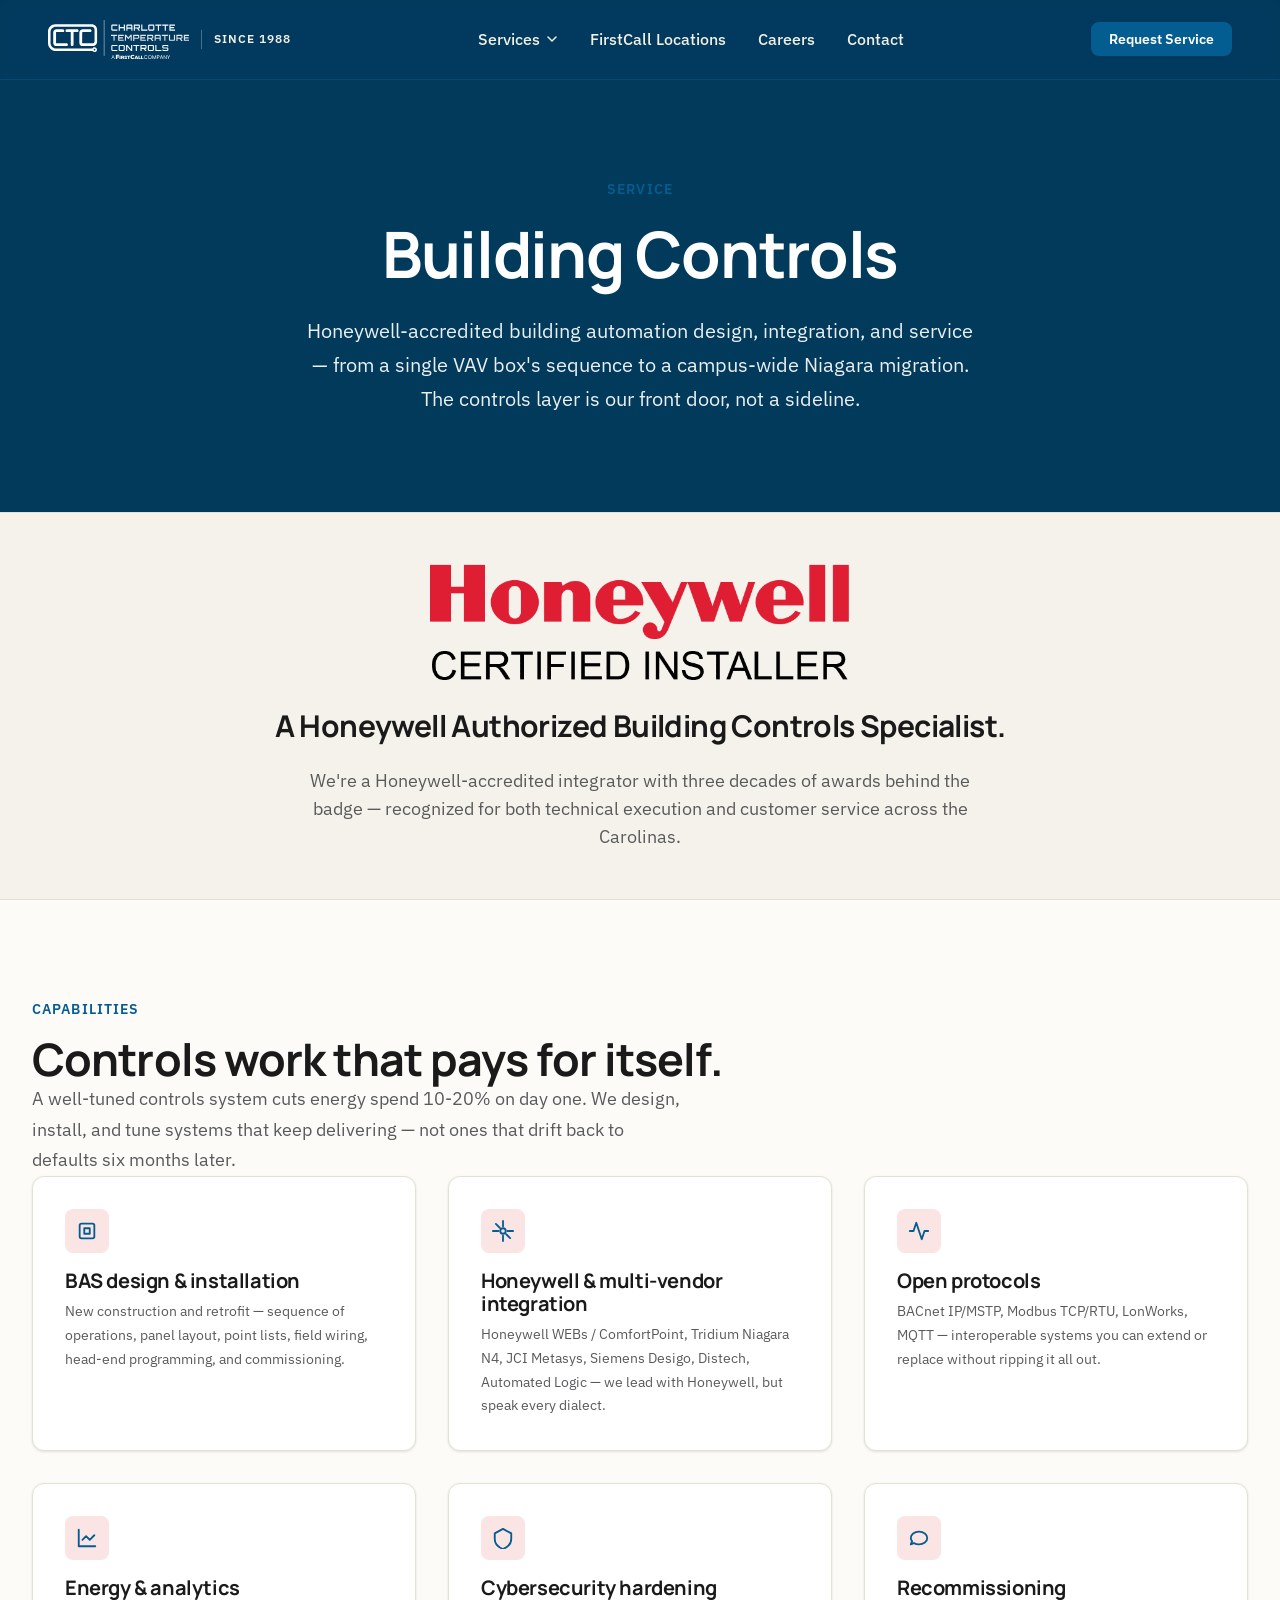
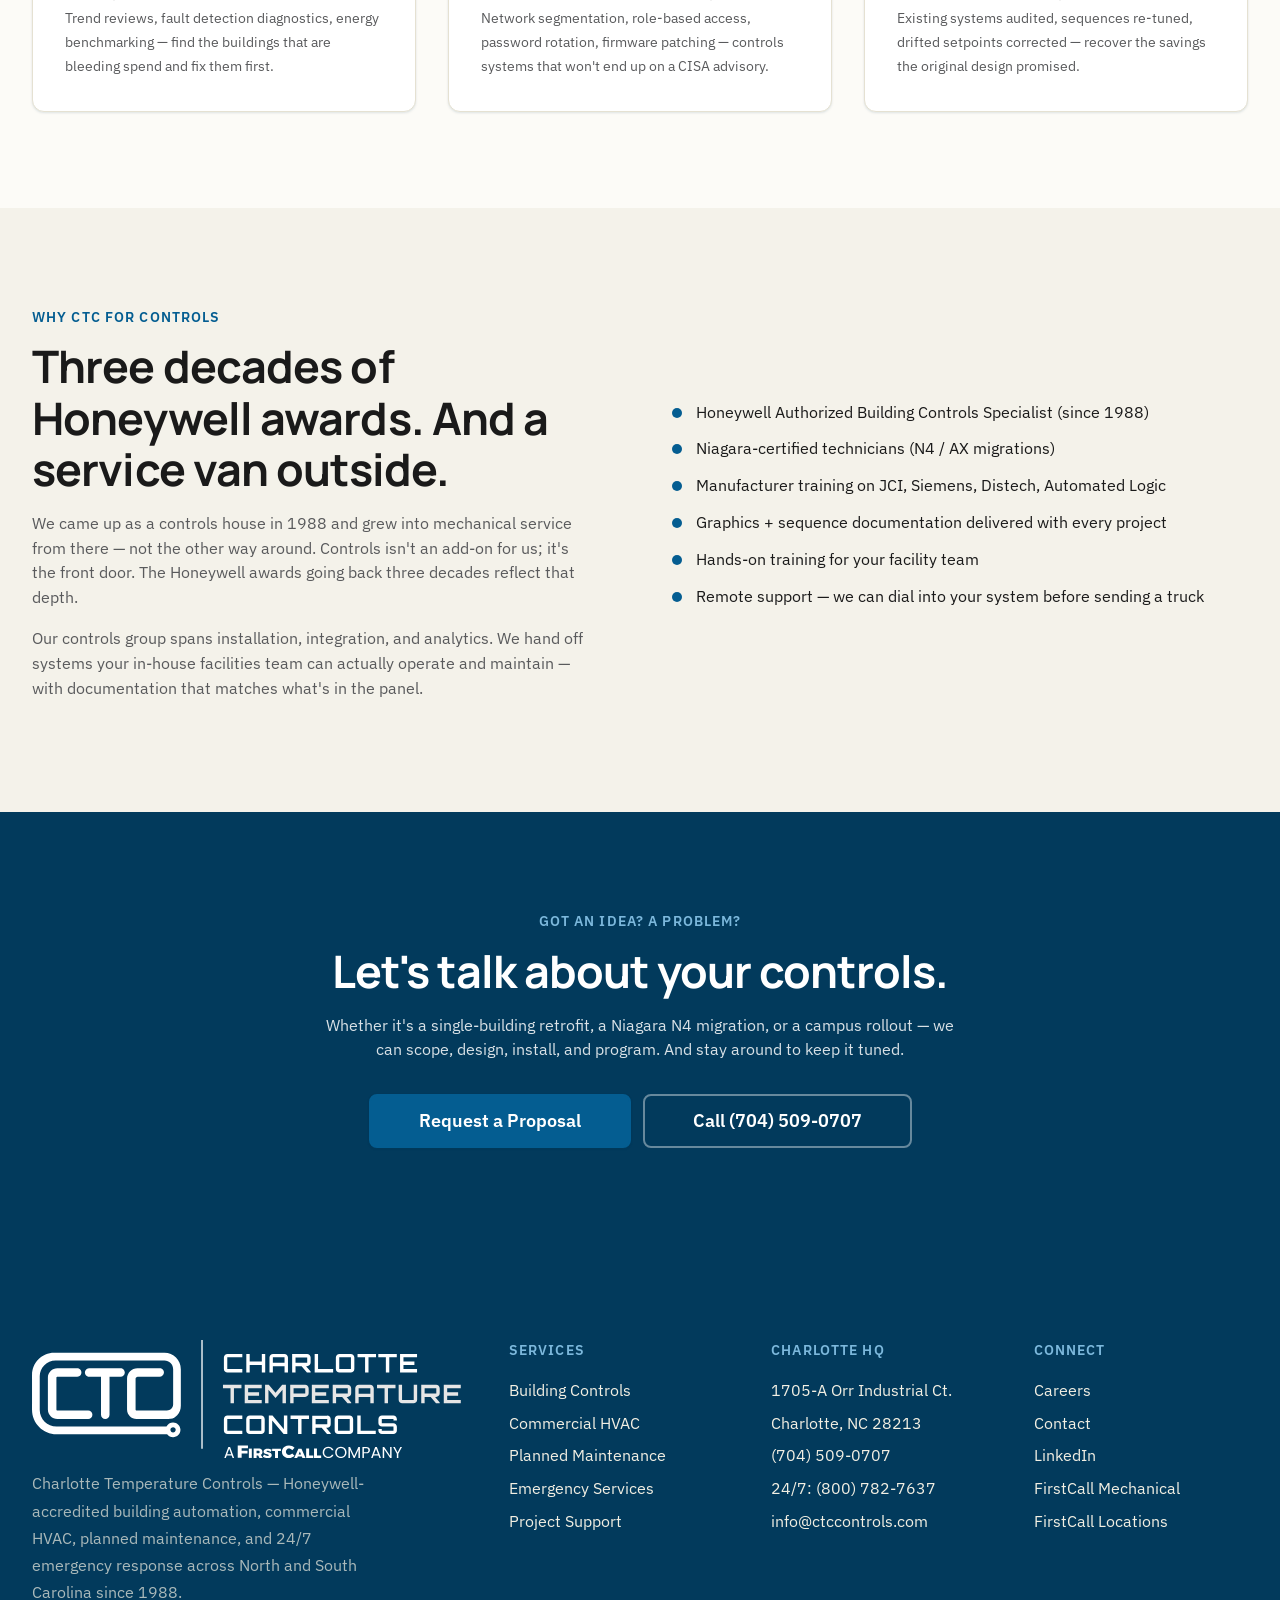
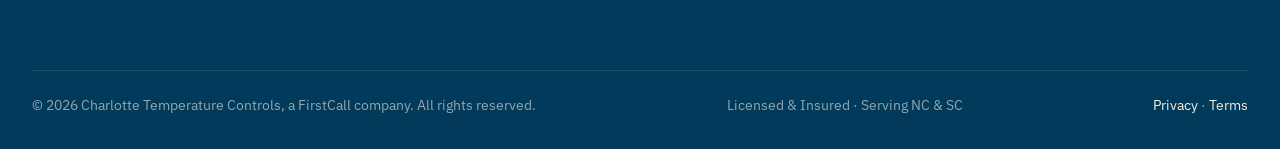
==== commit c3adf0ef: "Theme: navy header; new Service Area section; Honeywell badge on controls; industries consistency" ====
--- a/services/building-controls.html
+++ b/services/building-controls.html
@@ -860,14 +860,15 @@
   position: sticky;
   top: 0;
   z-index: var(--z-header);
-  /* CTC brand blue (#045D91) — was rgba(0,0,107,...) which carried over from
-     Starnes (#00006B) and felt off-brand. Using the literal logo blue makes
-     the header read as CTC at a glance. */
-  background: rgba(4, 93, 145, 0.92);
+  /* CTC deep navy (#023A5C — same as the footer). Harmonizes header + footer
+     into a single "navy bracket" around the cream content. The brighter logo
+     blue (#045D91) is reserved for accents (eyebrows, highlights, hover). */
+  background: rgba(2, 58, 92, 0.92);
   backdrop-filter: saturate(180%) blur(10px);
   -webkit-backdrop-filter: saturate(180%) blur(10px);
-  /* Border tinted to CTC sky (--color-primary-soft #7CB8DC) — was Starnes pale blue */
-  border-bottom: 1px solid rgba(124, 184, 220, 0.35);
+  /* Border tinted to the brighter brand blue at low alpha — a hairline accent
+     between header and content. */
+  border-bottom: 1px solid rgba(4, 93, 145, 0.45);
   height: var(--header-height);
   display: flex;
   align-items: center;
@@ -876,7 +877,7 @@
 
 .site-header.is-scrolled {
   box-shadow: 0 1px 0 rgba(0,0,0,0.4), var(--shadow-sm);
-  background: rgba(4, 93, 145, 0.97);
+  background: rgba(2, 58, 92, 0.97);
 }
 
 .site-header__inner {
@@ -977,11 +978,11 @@
   top: calc(100% + 6px);
   left: -8px;
   min-width: 240px;
-  /* CTC brand blue — matches the header it descends from. */
-  background: rgba(4, 93, 145, 0.97);
+  /* Deep navy — matches the header (and footer) it descends from. */
+  background: rgba(2, 58, 92, 0.97);
   backdrop-filter: saturate(180%) blur(10px);
   -webkit-backdrop-filter: saturate(180%) blur(10px);
-  border: 1px solid rgba(124, 184, 220, 0.35);
+  border: 1px solid rgba(4, 93, 145, 0.45);
   border-radius: var(--radius-md);
   padding: var(--space-2);
   box-shadow: var(--shadow-lg);
@@ -1841,47 +1842,47 @@
 }
 
 
-    /* Partner strip — Honeywell accreditation callout
-       Only renders on services with a `partners` config block
-       (currently just building-controls). Same visual treatment
-       that previously lived on the home page before being moved
-       to the controls-specific page. */
+    /* Partner strip — Honeywell Certified Installer callout.
+       Light cream surface so the official Honeywell badge (red wordmark +
+       black "CERTIFIED INSTALLER" subline) reads cleanly. Only renders on
+       services with a `partners` config block — currently just
+       building-controls. */
     .partner-strip {
-      background: var(--color-primary-dark);
-      color: var(--color-text-on-dark);
+      background: var(--color-bg-soft);
+      color: var(--color-text);
       padding: var(--space-7) 0;
+      border-top: 1px solid var(--color-border);
+      border-bottom: 1px solid var(--color-border);
     }
     .partner-strip__inner {
       display: flex;
       flex-direction: column;
-      gap: var(--space-3);
+      gap: var(--space-5);
       align-items: center;
       text-align: center;
     }
-    .partner-strip__eyebrow {
-      font-family: var(--font-display);
-      font-size: var(--text-sm);
-      font-weight: var(--weight-semibold);
-      letter-spacing: var(--tracking-caps);
-      text-transform: uppercase;
-      color: var(--color-accent-light);
+    .partner-strip__badge {
+      display: block;
+      max-width: 100%;
+      width: min(420px, 80%);
+      height: auto;
     }
     .partner-strip__heading {
       font-family: var(--font-display);
-      font-size: clamp(var(--text-2xl), 3vw, var(--text-4xl));
+      font-size: clamp(var(--text-xl), 2.4vw, var(--text-3xl));
       font-weight: var(--weight-bold);
       letter-spacing: var(--tracking-tight);
       line-height: var(--leading-tight);
+      color: var(--color-text);
       margin: 0;
       max-width: 56ch;
     }
     .partner-strip__body {
       font-size: var(--text-lg);
       line-height: var(--leading-normal);
-      color: var(--color-text-on-dark);
-      opacity: 0.9;
+      color: var(--color-text-muted);
       max-width: 64ch;
-      margin: var(--space-2) 0 0;
+      margin: 0;
     }
   </style>
 </head>
@@ -2009,11 +2010,14 @@
 
     <!-- 1a. PARTNER STRIP — only renders if config has `partners` block.
          Used by services/building-controls to surface the Honeywell
-         accreditation as a controls-specific identity signal. -->
+         Certified Installer badge. Light surface, official badge image
+         leads, supporting copy beneath. -->
     
     <section class="partner-strip" aria-labelledby="partner-heading">
       <div class="container partner-strip__inner">
-        <span class="partner-strip__eyebrow">Honeywell Accredited & Awarded</span>
+        <img class="partner-strip__badge"
+             src="../shared/img/logos/honeywell-certified-installer.png"
+             alt="Honeywell Certified Installer" />
         <h2 id="partner-heading" class="partner-strip__heading">A Honeywell Authorized Building Controls Specialist.</h2>
         <p class="partner-strip__body">We're a Honeywell-accredited integrator with three decades of awards behind the badge — recognized for both technical execution and customer service across the Carolinas.</p>
       </div>
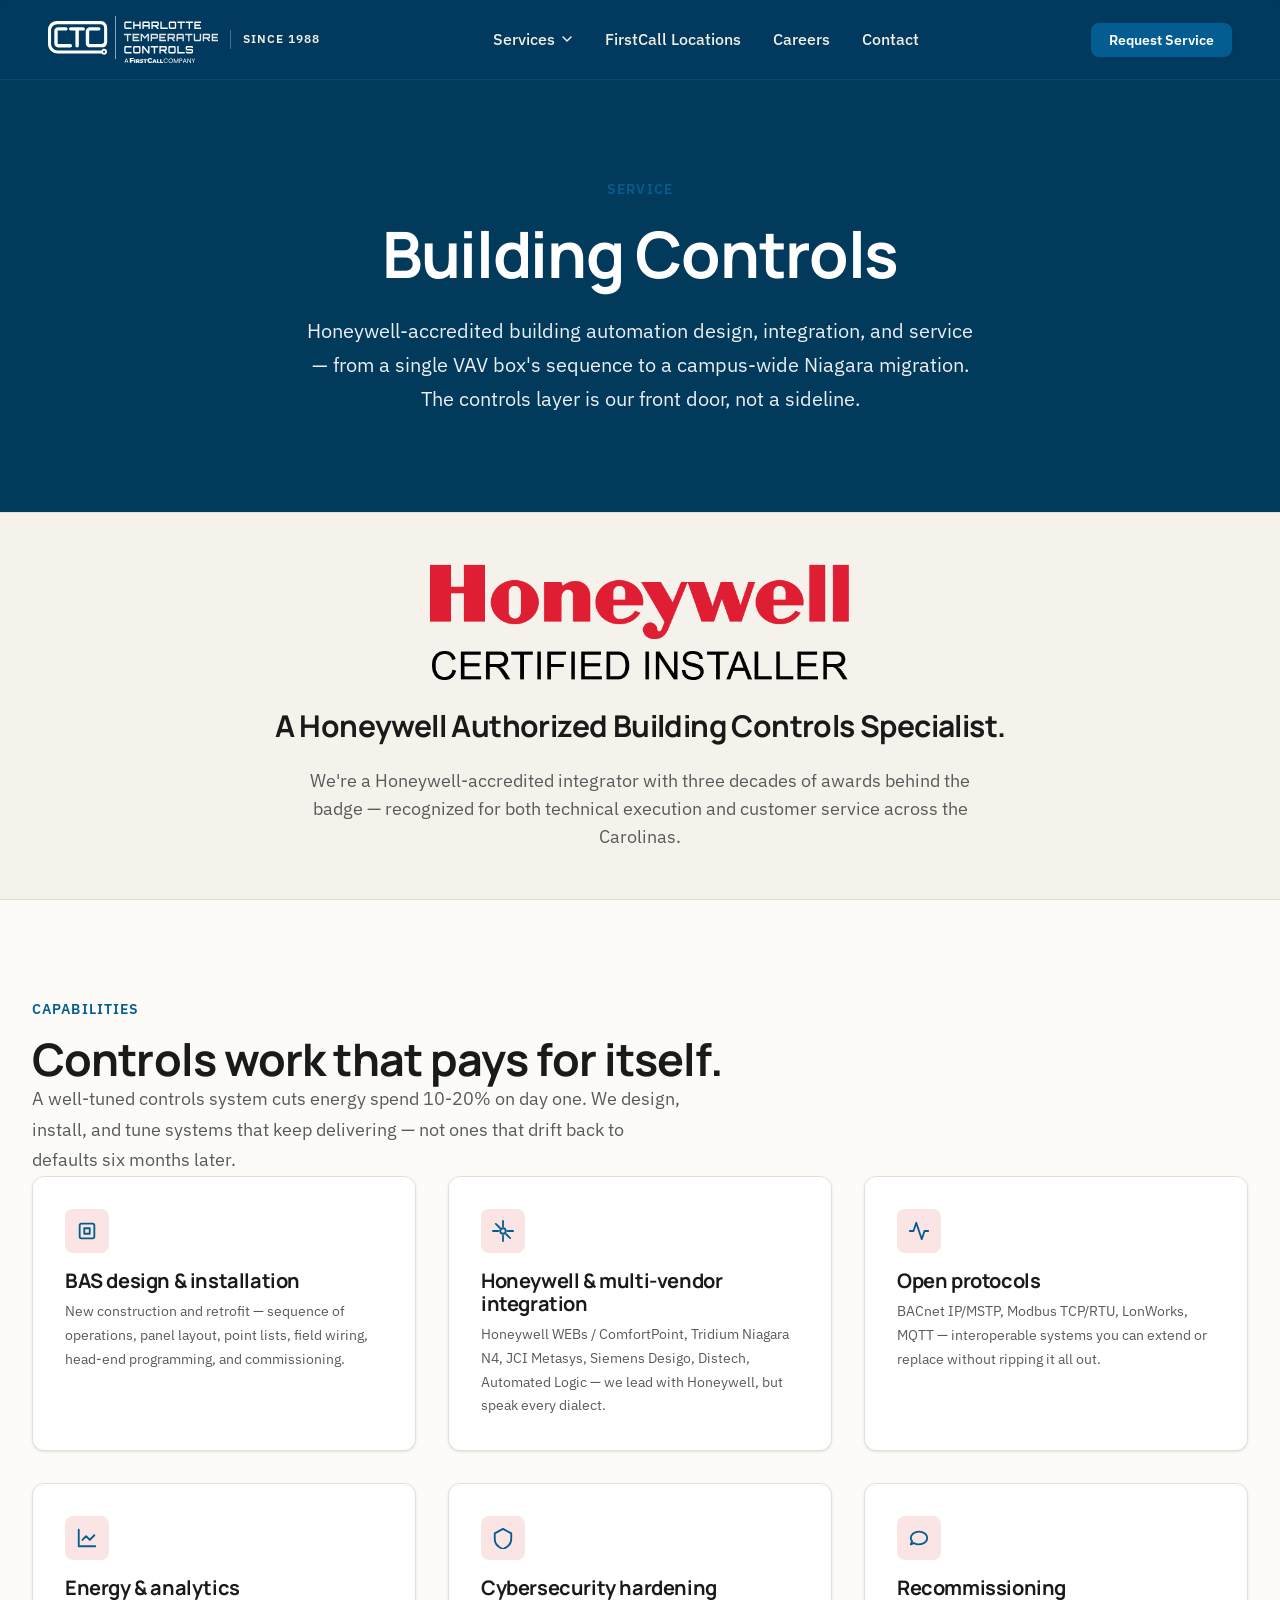
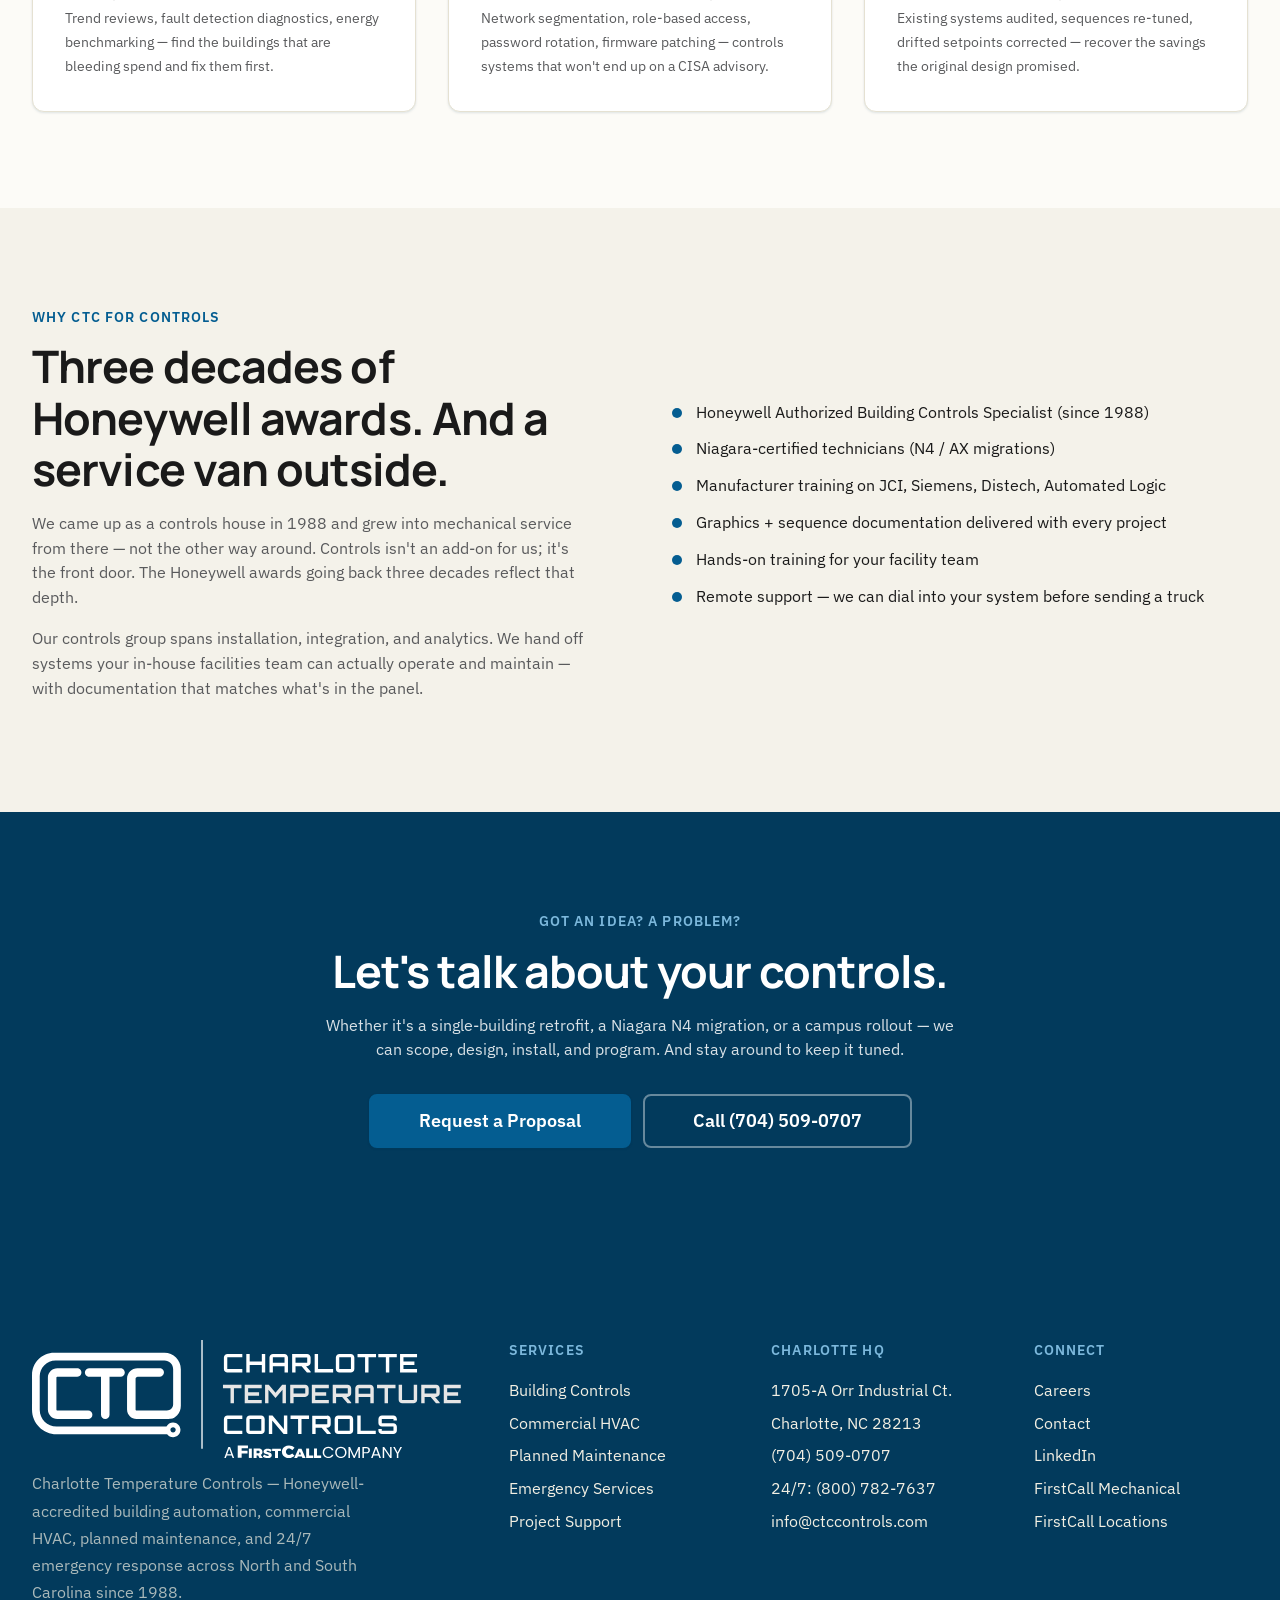
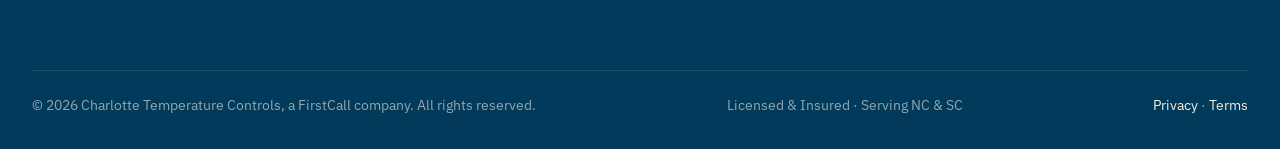
==== commit 6d842068: "Bump header logo 20%" ====
--- a/services/building-controls.html
+++ b/services/building-controls.html
@@ -82,6 +82,12 @@
   --color-secondary:      #595A5C;  /* Logo gray — "TEMPERATURE" wordmark */
   --color-secondary-dark: #3D3E40;  /* Darker gray for hover states */
   --color-secondary-soft: #BCBDBE;  /* Pale gray for borders / dividers */
+
+  /* Map green — pulled from the CTC service-area graphic ("Service Area"
+     label + Charlotte HQ star). Used for the hero eyebrow so it picks
+     up on the brand's existing third color and pops against the
+     navy-blue hero video. */
+  --color-map-green:      #8FB23B;  /* Sage map green — service-area graphic */
 
   /* Accent — CTC has no contrasting accent in the logo, so we lean
      into the brand blue itself. CTAs use --color-primary directly.
@@ -899,7 +905,10 @@
 }
 
 .site-header__logo svg {
-  height: 39px;
+  /* 20% larger than the prior 39px. Header stays at --header-height (80px);
+     the logo just consumes more of the existing vertical room — no extra
+     padding/border was around it, so nothing else needs adjusting. */
+  height: 47px;
   width: auto;
   display: block;
 }
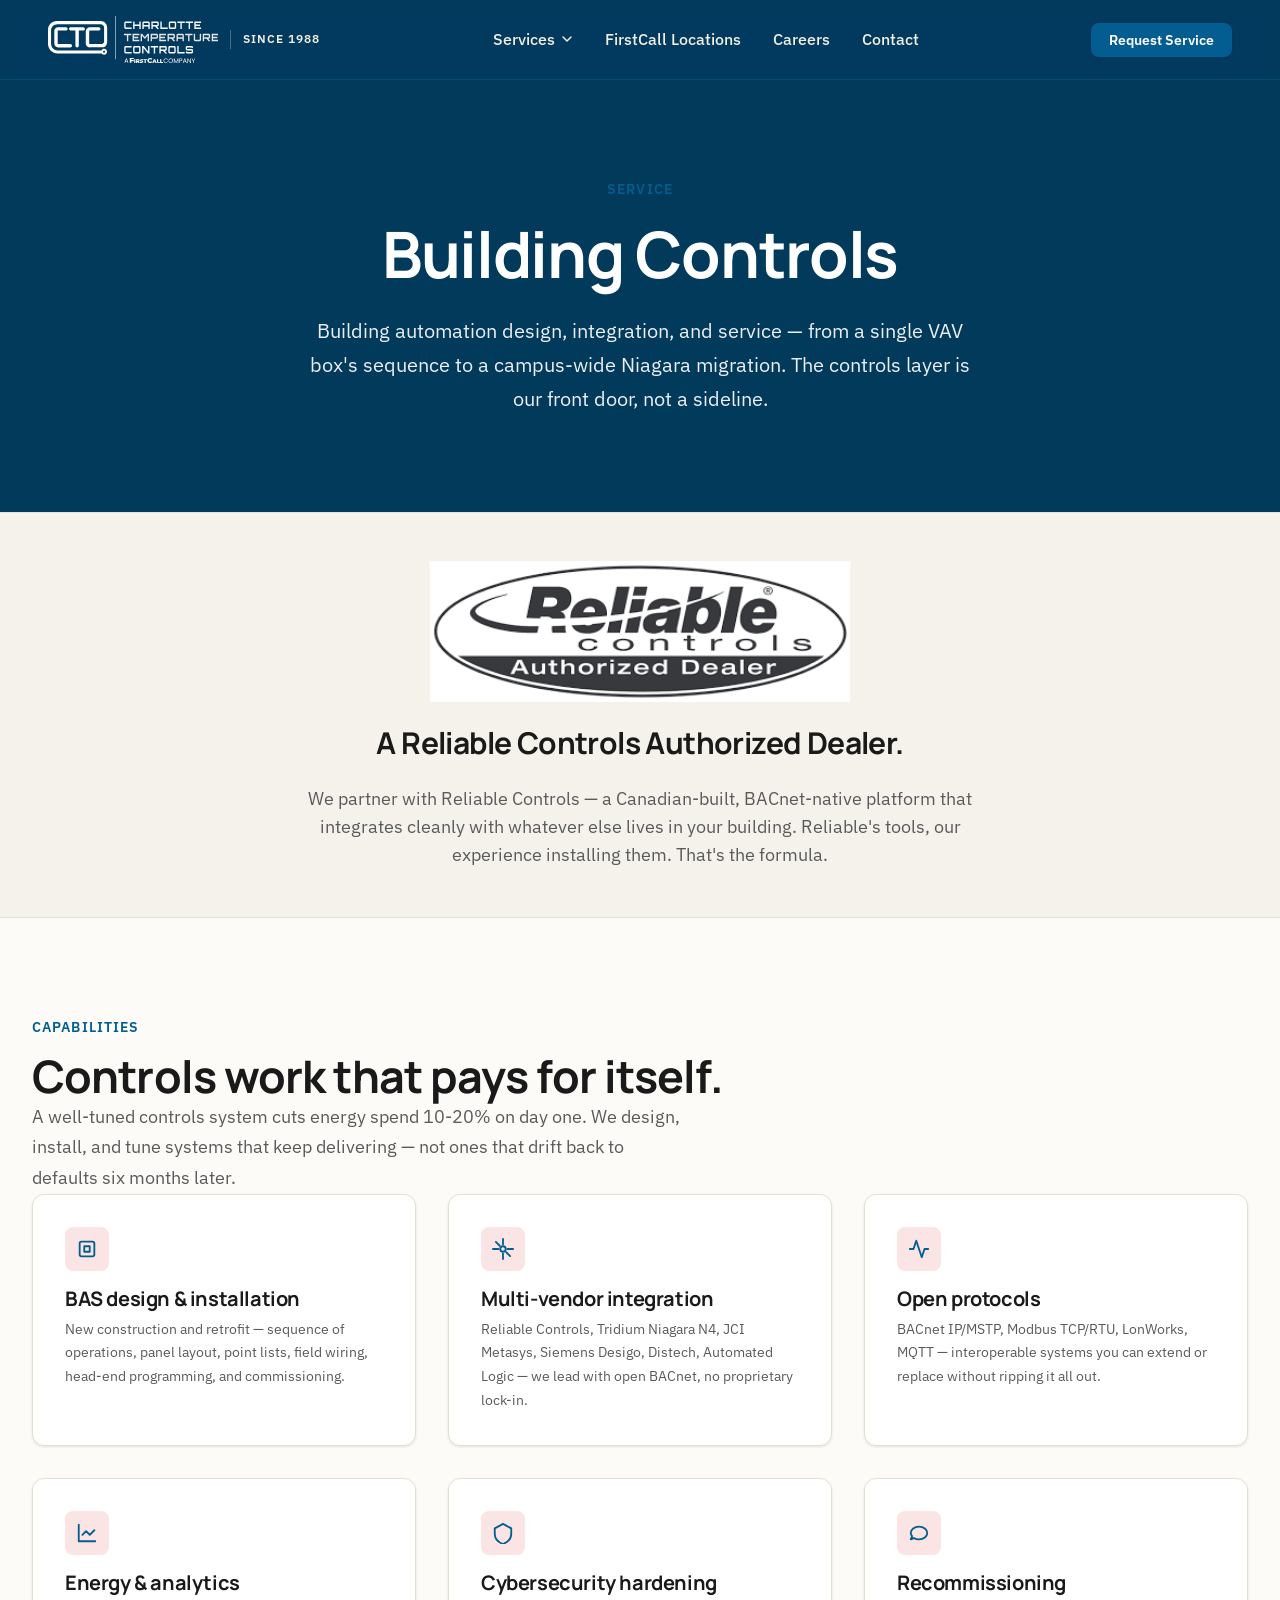
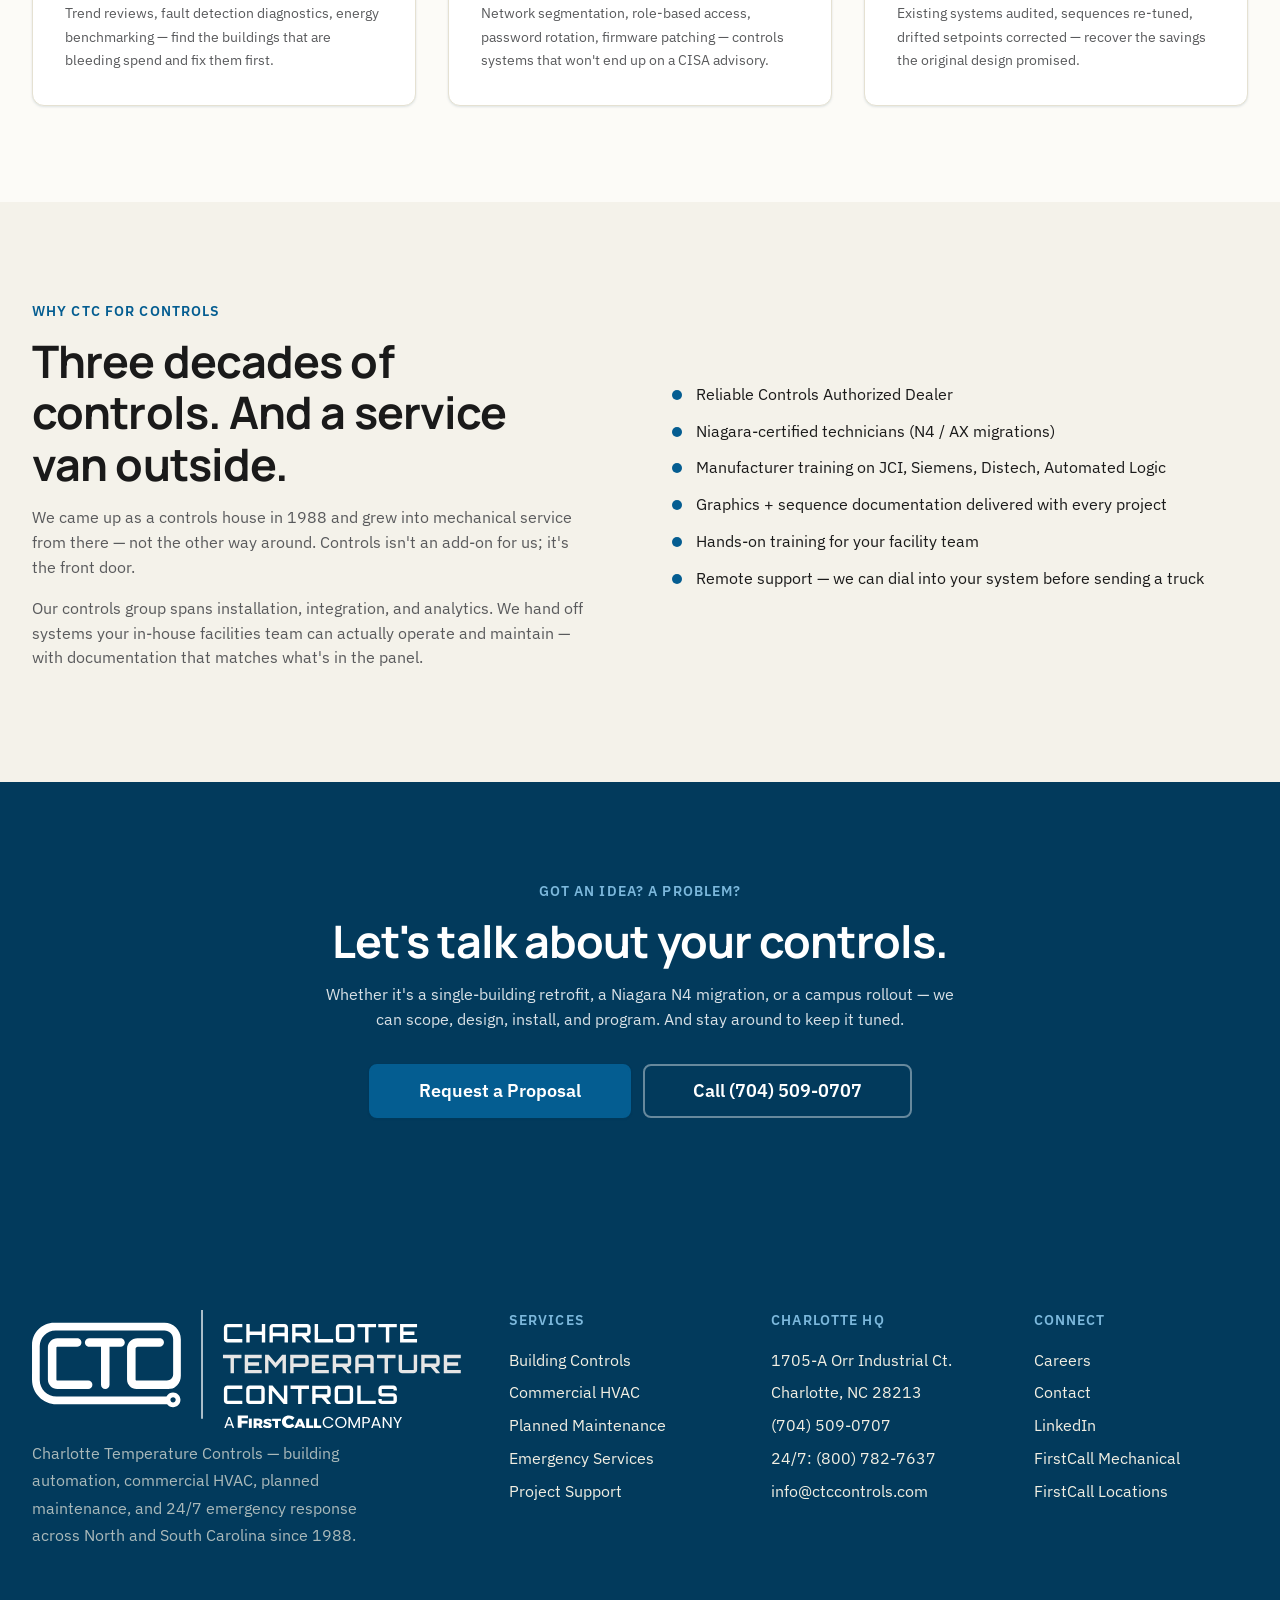
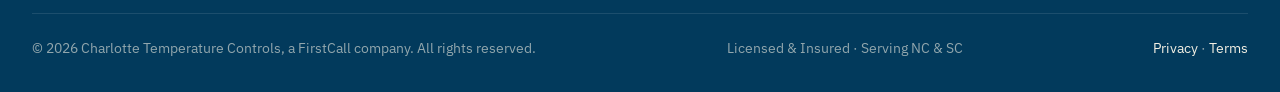
==== commit f8a35548: "Drop Honeywell references; add Reliable Controls Authorized Dealer badge to home footer + controls p" ====
--- a/services/building-controls.html
+++ b/services/building-controls.html
@@ -20,12 +20,12 @@
   <meta charset="UTF-8" />
   <meta name="viewport" content="width=device-width, initial-scale=1.0" />
   <title>Building Controls — Charlotte Temperature Controls</title>
-  <meta name="description" content="Honeywell-accredited building automation and controls integration from Charlotte Temperature Controls — Niagara, WEBs, Tridium, BACnet across North and South Carolina." />
+  <meta name="description" content="Building automation and controls integration from Charlotte Temperature Controls — Reliable Controls Authorized Dealer, Niagara, Tridium, BACnet across North and South Carolina." />
   <link rel="canonical" href="https://ctccontrols.com/services/building-controls" />
 
   <meta property="og:type" content="website" />
   <meta property="og:title" content="Building Controls — Charlotte Temperature Controls" />
-  <meta property="og:description" content="Honeywell-accredited building automation and controls integration from Charlotte Temperature Controls — Niagara, WEBs, Tridium, BACnet across North and South Carolina." />
+  <meta property="og:description" content="Building automation and controls integration from Charlotte Temperature Controls — Reliable Controls Authorized Dealer, Niagara, Tridium, BACnet across North and South Carolina." />
   <meta property="og:url" content="https://ctccontrols.com/services/building-controls" />
 
   <link rel="icon" type="image/svg+xml" href="../shared/img/logos/ctc-favicon.svg" />
@@ -1851,11 +1851,10 @@
 }
 
 
-    /* Partner strip — Honeywell Certified Installer callout.
-       Light cream surface so the official Honeywell badge (red wordmark +
-       black "CERTIFIED INSTALLER" subline) reads cleanly. Only renders on
-       services with a `partners` config block — currently just
-       building-controls. */
+    /* Partner strip — Reliable Controls Authorized Dealer callout.
+       Light cream surface so the dark Reliable Controls wordmark reads
+       cleanly. Only renders on services with a `partners` config block
+       — currently just building-controls. */
     .partner-strip {
       background: var(--color-bg-soft);
       color: var(--color-text);
@@ -2012,23 +2011,23 @@
         <div class="page-hero__inner">
           <span class="page-hero__eyebrow">Service</span>
           <h1 class="page-hero__title">Building Controls</h1>
-          <p class="page-hero__lede">Honeywell-accredited building automation design, integration, and service — from a single VAV box's sequence to a campus-wide Niagara migration. The controls layer is our front door, not a sideline.</p>
+          <p class="page-hero__lede">Building automation design, integration, and service — from a single VAV box's sequence to a campus-wide Niagara migration. The controls layer is our front door, not a sideline.</p>
         </div>
       </div>
     </section>
 
     <!-- 1a. PARTNER STRIP — only renders if config has `partners` block.
-         Used by services/building-controls to surface the Honeywell
-         Certified Installer badge. Light surface, official badge image
-         leads, supporting copy beneath. -->
+         Used by services/building-controls to surface the Reliable Controls
+         Authorized Dealer badge. Light surface, official badge image leads,
+         supporting copy beneath. -->
     
     <section class="partner-strip" aria-labelledby="partner-heading">
       <div class="container partner-strip__inner">
         <img class="partner-strip__badge"
-             src="../shared/img/logos/honeywell-certified-installer.png"
-             alt="Honeywell Certified Installer" />
-        <h2 id="partner-heading" class="partner-strip__heading">A Honeywell Authorized Building Controls Specialist.</h2>
-        <p class="partner-strip__body">We're a Honeywell-accredited integrator with three decades of awards behind the badge — recognized for both technical execution and customer service across the Carolinas.</p>
+             src="../shared/img/logos/reliable-controls-dealer.png"
+             alt="Reliable Controls Authorized Dealer" />
+        <h2 id="partner-heading" class="partner-strip__heading">A Reliable Controls Authorized Dealer.</h2>
+        <p class="partner-strip__body">We partner with Reliable Controls — a Canadian-built, BACnet-native platform that integrates cleanly with whatever else lives in your building. Reliable's tools, our experience installing them. That's the formula.</p>
       </div>
     </section>
     
@@ -2051,8 +2050,8 @@
           
           <article class="feature">
             <span class="feature__icon" aria-hidden="true"><svg viewBox="0 0 24 24" fill="none" stroke="currentColor" stroke-width="2" stroke-linecap="round" stroke-linejoin="round"><circle cx="12" cy="12" r="3"/><path d="M12 1v6M12 17v6M4.22 4.22l4.24 4.24M15.54 15.54l4.24 4.24M1 12h6M17 12h6"/></svg></span>
-            <h3>Honeywell & multi-vendor integration</h3>
-            <p>Honeywell WEBs / ComfortPoint, Tridium Niagara N4, JCI Metasys, Siemens Desigo, Distech, Automated Logic — we lead with Honeywell, but speak every dialect.</p>
+            <h3>Multi-vendor integration</h3>
+            <p>Reliable Controls, Tridium Niagara N4, JCI Metasys, Siemens Desigo, Distech, Automated Logic — we lead with open BACnet, no proprietary lock-in.</p>
           </article>
           
           <article class="feature">
@@ -2089,9 +2088,9 @@
         <div class="info-grid">
           <div>
             <span class="eyebrow">Why CTC for controls</span>
-            <h2>Three decades of Honeywell awards. And a service van outside.</h2>
+            <h2>Three decades of controls. And a service van outside.</h2>
             
-            <p>We came up as a controls house in 1988 and grew into mechanical service from there — not the other way around. Controls isn't an add-on for us; it's the front door. The Honeywell awards going back three decades reflect that depth.</p>
+            <p>We came up as a controls house in 1988 and grew into mechanical service from there — not the other way around. Controls isn't an add-on for us; it's the front door.</p>
             
             <p>Our controls group spans installation, integration, and analytics. We hand off systems your in-house facilities team can actually operate and maintain — with documentation that matches what's in the panel.</p>
             
@@ -2099,7 +2098,7 @@
           <div>
             <ul>
               
-              <li>Honeywell Authorized Building Controls Specialist (since 1988)</li>
+              <li>Reliable Controls Authorized Dealer</li>
               
               <li>Niagara-certified technicians (N4 / AX migrations)</li>
               
@@ -2205,7 +2204,7 @@
     </g>
   </g>
 </svg>
-          <p>Charlotte Temperature Controls — Honeywell-accredited building automation, commercial HVAC, planned maintenance, and 24/7 emergency response across North and South Carolina since 1988.</p>
+          <p>Charlotte Temperature Controls — building automation, commercial HVAC, planned maintenance, and 24/7 emergency response across North and South Carolina since 1988.</p>
         </div>
         <div>
           <div class="site-footer__heading">Services</div>
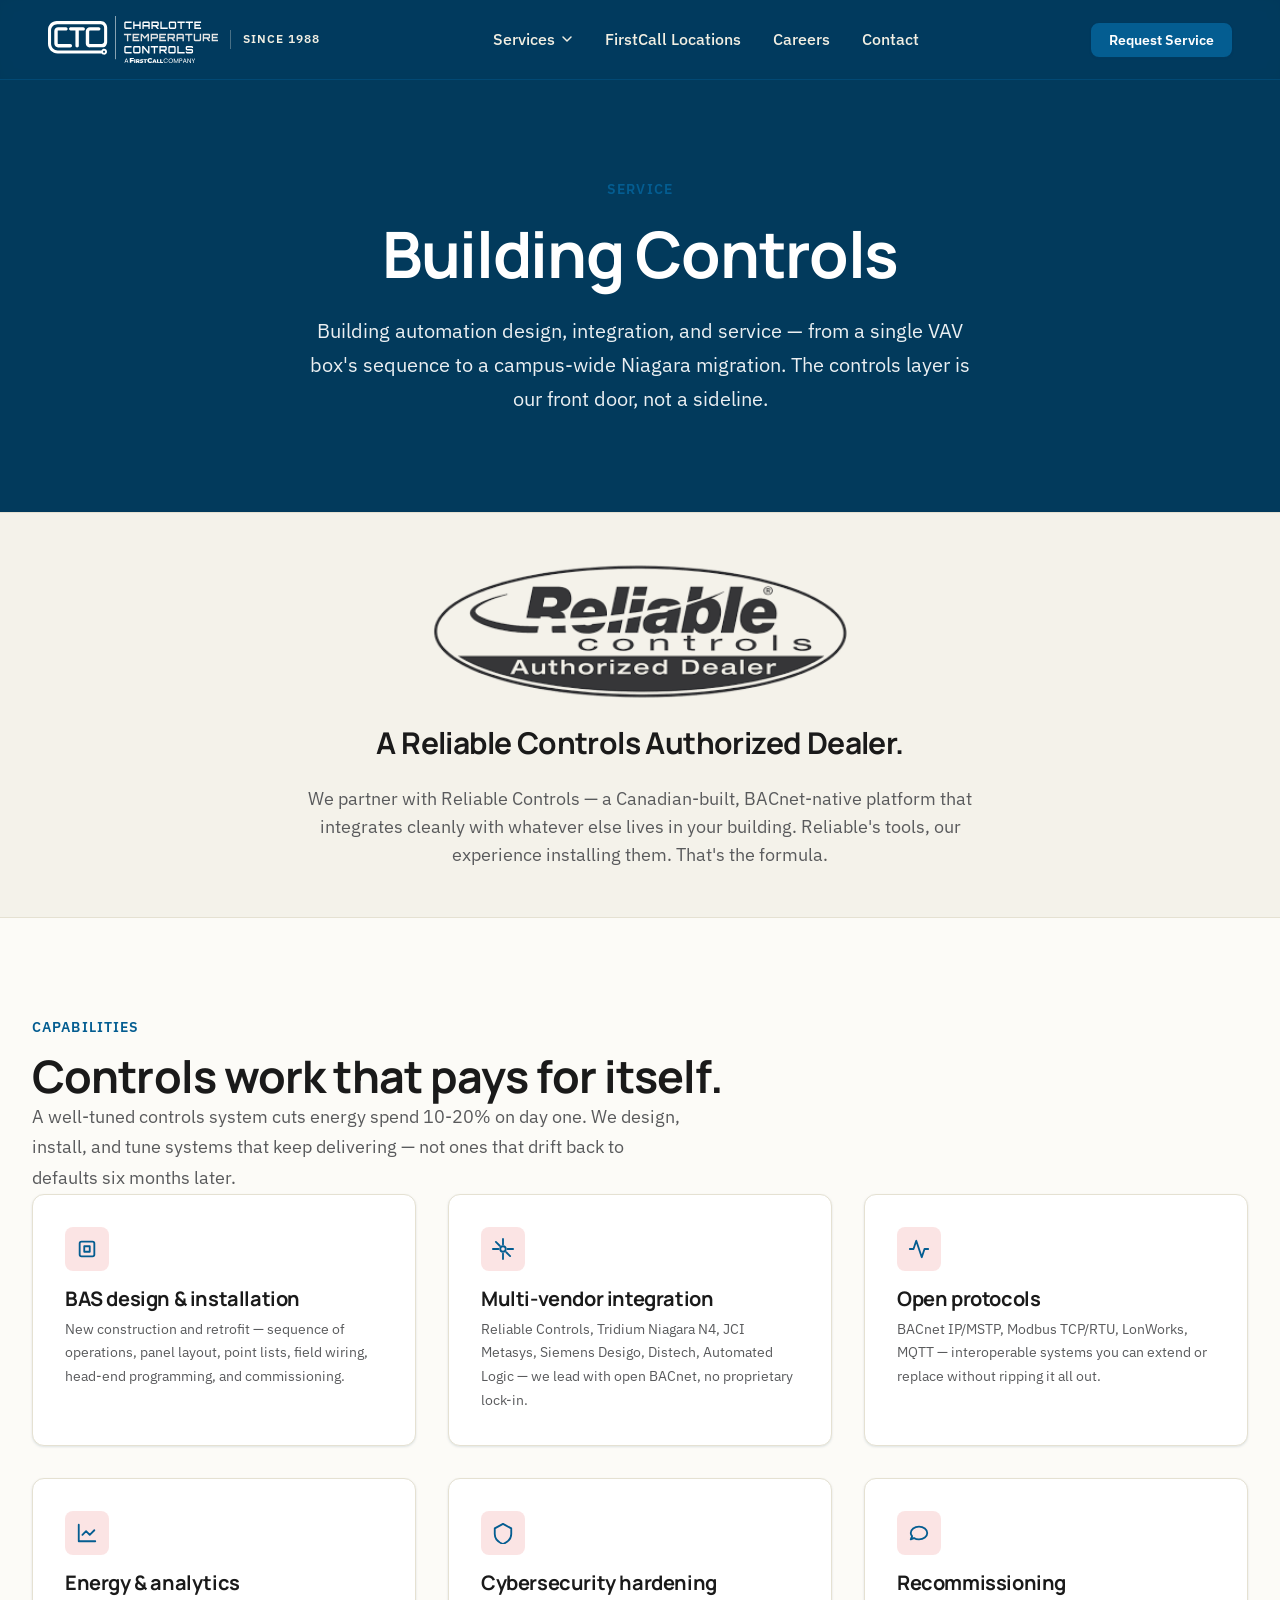
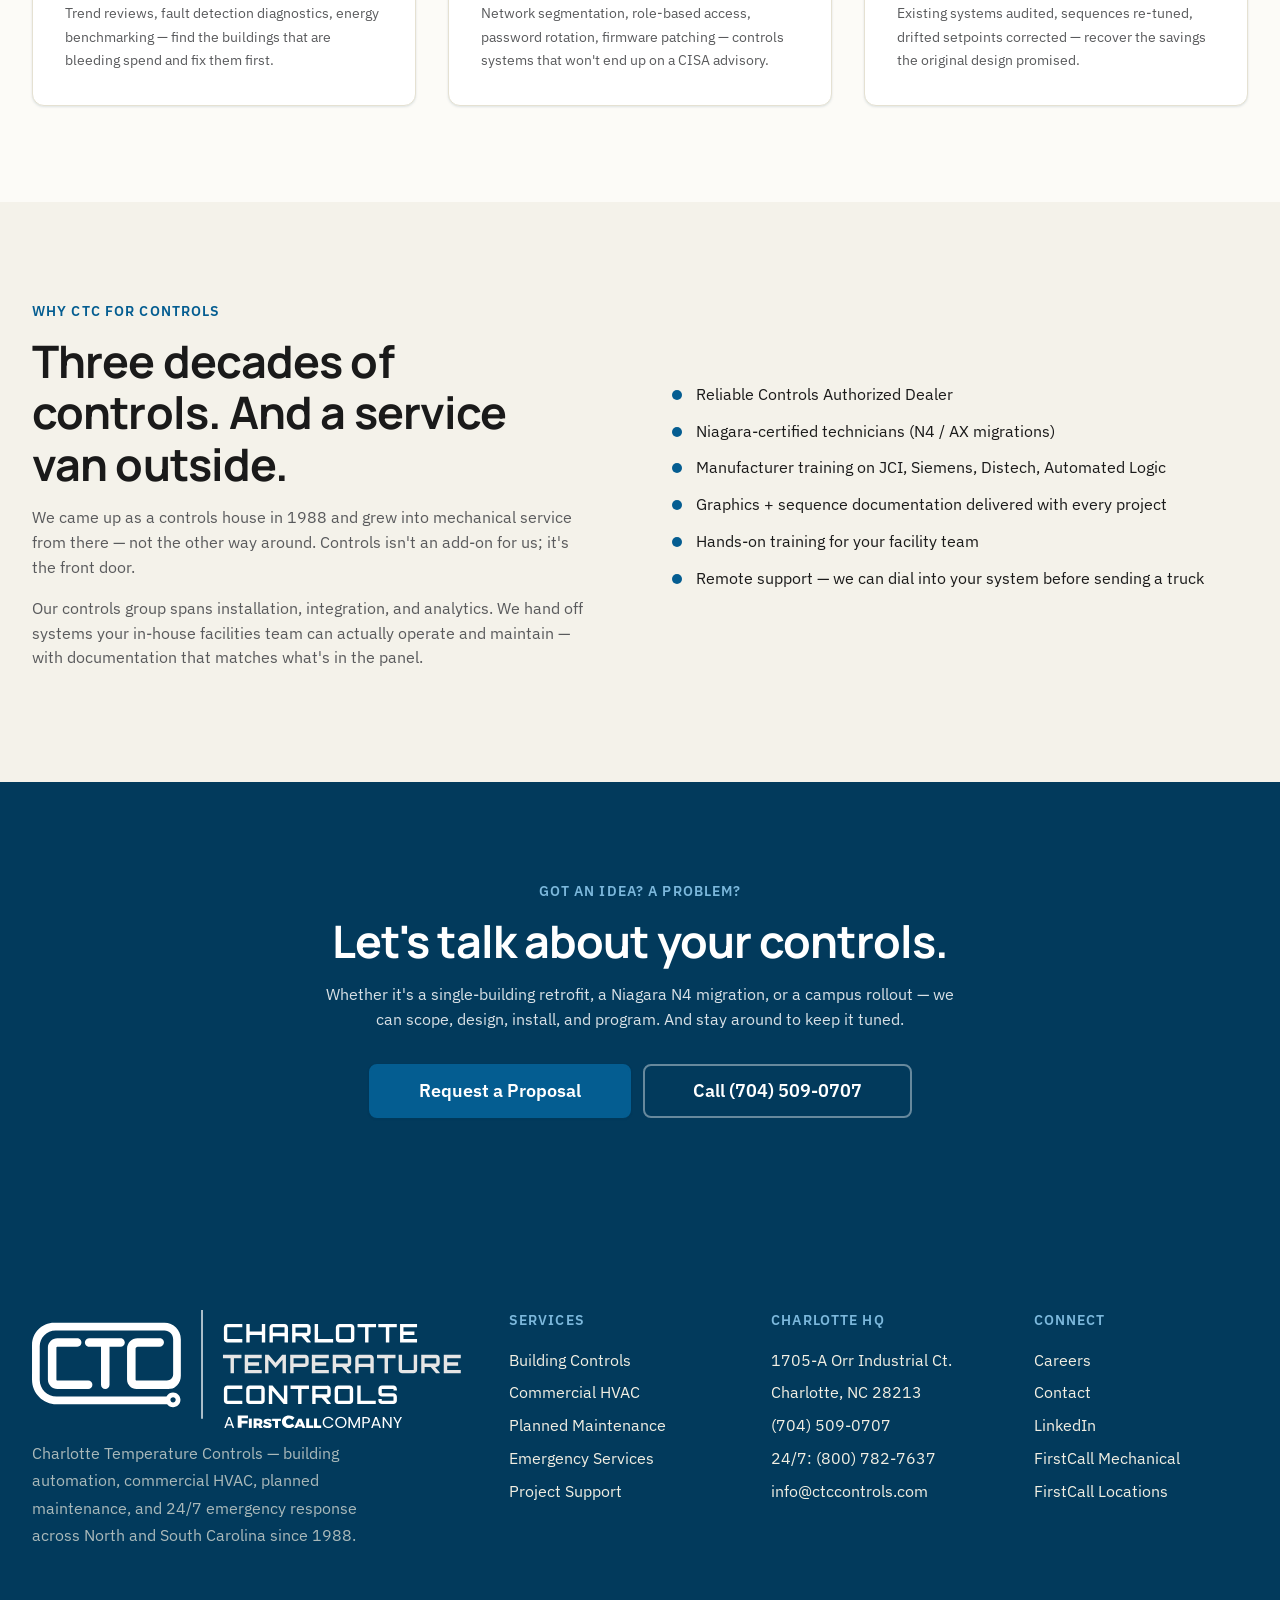
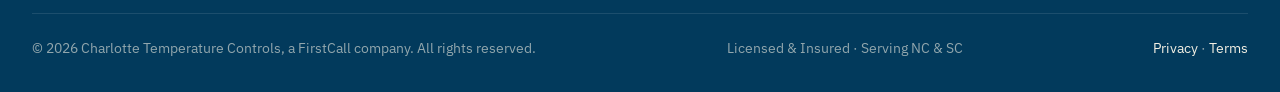
==== commit 5b66d58f: "Blend Reliable Controls badge into cream surface (mix-blend-mode: multiply)" ====
--- a/services/building-controls.html
+++ b/services/building-controls.html
@@ -1874,6 +1874,10 @@
       max-width: 100%;
       width: min(420px, 80%);
       height: auto;
+      /* The PNG has a baked-in white background. Multiply blends it into
+         the cream surface (white × cream = cream) so only the dark wordmark
+         and outline render against the section bg. */
+      mix-blend-mode: multiply;
     }
     .partner-strip__heading {
       font-family: var(--font-display);
